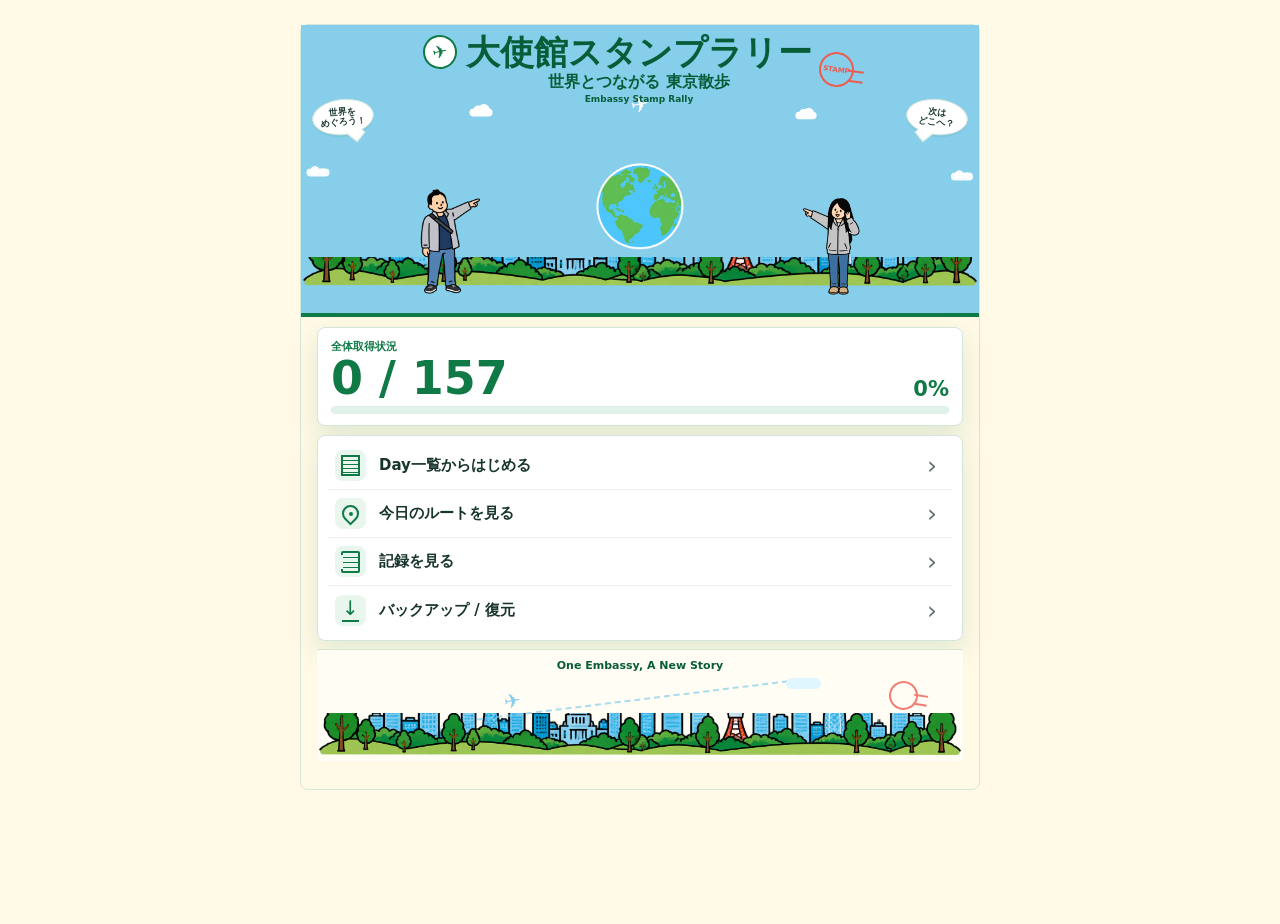
==== index.html @ a0a3ce35 "Add files via upload" ====
<!doctype html>
<html lang="ja">
  <head>
    <meta charset="utf-8">
    <meta name="viewport" content="width=device-width, initial-scale=1, viewport-fit=cover">
    <meta name="apple-mobile-web-app-capable" content="yes">
    <meta name="apple-mobile-web-app-status-bar-style" content="default">
    <title>大使館スタンプラリー</title>
    <link rel="stylesheet" href="css/style.css?v=0.7.2">
  </head>
  <body>
    <div class="app-shell">
      <header class="topbar">
        <nav class="header-nav" aria-label="画面履歴">
          <button class="icon-button" id="backButton" type="button" aria-label="前の画面へ戻る">←</button>
          <button class="icon-button" id="forwardButton" type="button" aria-label="次の画面へ進む">→</button>
          <button class="icon-button" id="homeButton" type="button" aria-label="ホームへ移動">⌂</button>
        </nav>
        <div class="topbar-title">
          <p class="eyebrow">世界とつながる 東京散歩</p>
          <h1 id="screenTitle">大使館スタンプラリー</h1>
        </div>
      </header>

      <main>
        <section class="screen active" id="homeScreen" aria-labelledby="homeHeading">
          <nav class="home-history-nav" id="homeHistoryNav" aria-label="画面履歴" hidden>
            <button class="home-history-button" id="homeBackButton" type="button" aria-label="前の画面へ戻る">←</button>
            <button class="home-history-button" id="homeForwardButton" type="button" aria-label="次の画面へ進む">→</button>
          </nav>
          <div class="hero-panel">
            <div class="cloud cloud-one" aria-hidden="true"></div>
            <div class="cloud cloud-two" aria-hidden="true"></div>
            <div class="cloud cloud-three" aria-hidden="true"></div>
            <div class="cloud cloud-four" aria-hidden="true"></div>
            <span class="hero-plane" aria-hidden="true">✈</span>

            <div class="hero-brand">
              <span class="brand-logo" aria-hidden="true">✈</span>
              <div>
                <h2 id="homeHeading">大使館スタンプラリー</h2>
                <p>世界とつながる 東京散歩</p>
                <small>Embassy Stamp Rally</small>
              </div>
              <span class="brand-stamp" aria-hidden="true">STAMP</span>
            </div>

            <div class="home-guide-scene" aria-hidden="true">
              <div class="guide-slot">
                <span class="bubble bubble-man">世界を<br>めぐろう！</span>
                <img class="guide-character guide-character-man" src="assets/guide-man-clean.png?v=0.7" alt="">
              </div>
              <img class="home-globe" src="assets/hero-globe.png?v=0.7" alt="">
              <div class="guide-slot">
                <span class="bubble bubble-woman">次は<br>どこへ？</span>
                <img class="guide-character guide-character-woman" src="assets/guide-woman-clean.png?v=0.7" alt="">
              </div>
            </div>
            <div class="home-skyline" aria-hidden="true"></div>
          </div>

          <section class="home-progress-card" aria-label="全体取得状況">
            <div>
              <p class="eyebrow">全体取得状況</p>
              <strong id="homeProgress">0 / 157</strong>
            </div>
            <p class="large-percent" id="homePercent">0%</p>
            <div class="progress-track" aria-hidden="true"><div id="homeProgressBar"></div></div>
          </section>

          <nav class="home-menu" aria-label="メインメニュー">
            <button class="nav-button" data-screen="days" type="button">
              <span class="nav-icon icon-days" aria-hidden="true"></span>
              <strong>Day一覧からはじめる</strong>
              <span class="nav-arrow" aria-hidden="true">›</span>
            </button>
            <button class="nav-button" data-screen="route" type="button">
              <span class="nav-icon icon-route" aria-hidden="true"></span>
              <strong>今日のルートを見る</strong>
              <span class="nav-arrow" aria-hidden="true">›</span>
            </button>
            <button class="nav-button" data-screen="review" type="button">
              <span class="nav-icon icon-record" aria-hidden="true"></span>
              <strong>記録を見る</strong>
              <span class="nav-arrow" aria-hidden="true">›</span>
            </button>
            <button class="nav-button" data-screen="settings" type="button">
              <span class="nav-icon icon-backup" aria-hidden="true"></span>
              <strong>バックアップ / 復元</strong>
              <span class="nav-arrow" aria-hidden="true">›</span>
            </button>
          </nav>

          <div class="home-visual-footer">
            <p class="home-footer-copy">One Embassy, A New Story</p>
            <span class="home-footer-cloud" aria-hidden="true"></span>
            <span class="home-footer-plane" aria-hidden="true">✈</span>
            <span class="home-footer-stamp" aria-hidden="true"></span>
            <img class="home-footer-skyline" src="assets/tokyo-skyline.png?v=0.7" alt="">
          </div>
        </section>

        <section class="screen" id="daysScreen" aria-labelledby="daysHeading">
          <header class="section-heading">
            <p class="eyebrow">Day1〜Day10</p>
            <h2 id="daysHeading">Day一覧</h2>
            <p>巡回するDayを選択してください。</p>
          </header>
          <div class="day-list" id="dayGrid"></div>
        </section>

        <section class="screen" id="dayScreen" aria-labelledby="dayHeading">
          <div class="day-summary">
            <div>
              <p class="eyebrow" id="dayEyebrow">Day 1</p>
              <h2 id="dayHeading">今日のルート</h2>
            </div>
            <strong id="dayProgress">0 / 13</strong>
          </div>
          <p class="start-goal" id="dayStartGoal">START 恵比寿駅 → GOAL 麻布十番駅</p>

          <div id="activeDayContent">
            <article class="next-panel" id="nextPanel">
              <h3 id="nextEmbassyName">未取得はありません</h3>
              <p id="nextAddress">おつかれさまでした。</p>
              <a class="map-button" id="mapButton" target="_blank" rel="noopener">地図を開く</a>
              <div class="up-next">
                <div><span>次</span><strong id="nextOne">-</strong></div>
                <div><span>その次</span><strong id="nextTwo">-</strong></div>
              </div>
            </article>
            <button class="complete-button" id="acquireButton" type="button">スタンプを取得した</button>
          </div>

          <section class="completion-panel" id="completionPanel" hidden>
            <p class="completion-kicker" id="completionTitle">Day 1 基本ルート完了</p>
            <strong class="completion-progress" id="completionProgress">13 / 13</strong>
            <p>すべての基本ルートスタンプを取得しました</p>
            <div class="completion-stats" id="completionStats"></div>
            <div class="completion-added" id="completionAdded"></div>
          </section>

          <div class="day-actions">
            <button class="route-button" data-screen="route" type="button">
              <span class="button-icon icon-route" aria-hidden="true"></span>
              今日のルート
            </button>
            <button class="fab-button" id="openLogSheet" type="button">
              <span class="button-icon icon-record" aria-hidden="true"></span>
              ＋記録
            </button>
          </div>

          <aside class="day-visual-footer" aria-label="案内役">
            <span class="day-footer-plane" aria-hidden="true">✈</span>
            <span class="day-footer-cloud day-footer-cloud-one" aria-hidden="true"></span>
            <span class="day-footer-cloud day-footer-cloud-two" aria-hidden="true"></span>
            <span class="day-footer-stamp" aria-hidden="true"></span>
            <div class="day-guide day-guide-man">
              <p class="day-footer-bubble" id="guideManComment">次の大使館へ行こう！</p>
              <img class="day-footer-character" src="assets/guide-man-clean.png?v=0.7" alt="男性の攻略ガイド">
            </div>
            <div class="day-guide day-guide-woman">
              <p class="day-footer-bubble" id="guideWomanComment">街歩きも楽しもう！</p>
              <img class="day-footer-character" src="assets/guide-woman-clean.png?v=0.7" alt="女性の街歩きガイド">
            </div>
            <img class="day-footer-skyline" src="assets/tokyo-skyline.png?v=0.7" alt="">
          </aside>
        </section>

        <section class="screen" id="routeScreen" aria-labelledby="routeHeading">
          <header class="route-heading">
            <div>
              <p class="eyebrow">巡回順・取得状態・NEXT指定</p>
              <h2 id="routeHeading">Day 1 今日のルート</h2>
            </div>
            <strong id="routeProgress">0 / 13</strong>
          </header>
          <div class="route-terminal route-start"><span>START</span><strong id="routeStart">恵比寿駅</strong></div>
          <section class="route-section" aria-labelledby="plannedRouteHeading">
            <h3 id="plannedRouteHeading">基本ルート</h3>
            <div id="routeList" class="route-list"></div>
          </section>
          <section class="route-section added-route-section" aria-labelledby="addedRouteHeading">
            <div class="route-section-heading">
              <div>
                <p class="eyebrow">＋ 当日追加</p>
                <h3 id="addedRouteHeading">当日追加</h3>
              </div>
              <button class="small-primary-button" data-screen="add" type="button">＋ 大使館を追加</button>
            </div>
            <div id="addedRouteList" class="route-list"></div>
          </section>
          <div class="route-terminal route-goal"><span>GOAL</span><strong id="routeGoal">麻布十番駅</strong></div>
        </section>

        <section class="screen" id="addScreen" aria-labelledby="addHeading">
          <header class="section-heading">
            <p class="eyebrow">157件から検索</p>
            <h2 id="addHeading">大使館を追加</h2>
            <p>国名または大使館名で検索してください。</p>
          </header>
          <label class="search-field">
            <span>検索</span>
            <input id="embassySearch" type="search" autocomplete="off" placeholder="例：ノルウェー">
          </label>
          <div class="search-results" id="embassySearchResults"></div>
        </section>

        <section class="screen" id="reviewScreen" aria-labelledby="reviewHeading">
          <header class="section-heading">
            <p class="eyebrow">街歩き日記</p>
            <h2 id="reviewHeading">記録一覧</h2>
            <p>記録日を選ぶと、その日のTimelineを確認できます。</p>
          </header>
          <div id="recordList" class="record-list"></div>
        </section>

        <section class="screen" id="recordScreen" aria-labelledby="recordHeading">
          <header class="section-heading">
            <p class="eyebrow" id="recordDayLabel">Day 1</p>
            <h2 id="recordHeading">日別記録</h2>
          </header>
          <div id="timeline" class="timeline"></div>
        </section>

        <section class="screen" id="settingsScreen" aria-labelledby="settingsHeading">
          <h2 id="settingsHeading">設定</h2>
          <label class="memo-field">
            <span>メモ</span>
            <textarea id="memoInput" rows="4" placeholder="次回の持ち物や気づき"></textarea>
          </label>
          <div class="settings-actions">
            <button id="exportButton" type="button">バックアップを書き出す</button>
            <label class="file-button">
              バックアップから復元
              <input id="importInput" type="file" accept="application/json">
            </label>
          </div>
          <p class="status-message" id="settingsMessage" role="status"></p>
        </section>
      </main>
    </div>

    <div class="sheet-backdrop" id="sheetBackdrop" hidden></div>
    <section class="bottom-sheet" id="logSheet" aria-labelledby="logSheetTitle" hidden>
      <div class="sheet-handle" aria-hidden="true"></div>
      <h2 id="logSheetTitle">＋記録</h2>
      <div class="category-grid" id="categoryGrid"></div>
      <textarea id="logText" rows="4" placeholder="街歩き中のメモ"></textarea>
      <div class="sheet-actions">
        <button id="closeLogSheet" type="button">閉じる</button>
        <button id="saveLog" class="primary-action" type="button">保存</button>
      </div>
    </section>

    <p class="toast-message" id="toastMessage" role="status" aria-live="polite" hidden></p>

    <script src="js/data.js?v=0.7"></script>
    <script src="js/day-meta.js?v=0.7"></script>
    <script src="js/guide-comments.js?v=0.7"></script>
    <script src="js/storage.js?v=0.7"></script>
    <script src="js/activity-model.js?v=0.7"></script>
    <script src="js/log-model.js?v=0.7"></script>
    <script src="js/backup.js?v=0.7"></script>
    <script src="js/app.js?v=0.7.2"></script>
  </body>
</html>
---- css/style.css ----
:root {
  color-scheme: light;
  --green: #0f7a46;
  --green-dark: #075d38;
  --green-light: #68c95b;
  --sky: #87ceeb;
  --sky-soft: #e8f7fd;
  --cream: #fff9e6;
  --white: #ffffff;
  --ink: #17342d;
  --muted: #61746f;
  --line: #d4e5dc;
  --blue: #2188c9;
  --yellow: #f5b51b;
  --coral: #ef5b4f;
  --shadow: 0 10px 26px rgba(15, 122, 70, 0.12);
}

* {
  box-sizing: border-box;
}

html {
  background: var(--cream);
}

body {
  margin: 0;
  min-height: 100vh;
  overflow-x: hidden;
  background: var(--cream);
  color: var(--ink);
  font-family: "Noto Sans JP", system-ui, -apple-system, BlinkMacSystemFont, "Segoe UI", sans-serif;
  letter-spacing: 0;
}

button,
textarea,
select {
  font: inherit;
}

button,
a,
summary {
  -webkit-tap-highlight-color: transparent;
}

button {
  cursor: pointer;
}

.app-shell {
  width: min(100%, 680px);
  min-height: 100vh;
  margin: 0 auto;
  padding: max(12px, env(safe-area-inset-top)) 16px max(28px, env(safe-area-inset-bottom));
  background: var(--cream);
}

.topbar {
  display: flex;
  align-items: center;
  gap: 12px;
  min-height: 70px;
  margin: calc(-1 * max(12px, env(safe-area-inset-top))) -16px 18px;
  padding: max(12px, env(safe-area-inset-top)) 16px 12px;
  background: var(--green);
  color: var(--white);
}

body[data-screen="home"] .topbar {
  display: none;
}

.topbar > div {
  min-width: 0;
}

.icon-button {
  flex: 0 0 auto;
  width: 48px;
  height: 48px;
  border: 1px solid rgba(255, 255, 255, 0.7);
  border-radius: 50%;
  background: var(--white);
  color: var(--green);
  font-size: 25px;
  font-weight: 800;
}

.eyebrow {
  margin: 0 0 3px;
  color: var(--green);
  font-size: 13px;
  font-weight: 800;
}

.topbar .eyebrow,
.topbar h1 {
  color: var(--white);
}

h1,
h2,
h3,
p {
  margin-top: 0;
}

h1 {
  margin-bottom: 0;
  overflow-wrap: anywhere;
  font-size: clamp(25px, 7vw, 34px);
  line-height: 1.08;
}

h2 {
  color: var(--ink);
}

.screen {
  display: none;
}

.screen.active {
  display: block;
}

.hero-panel {
  position: relative;
  height: 370px;
  margin: calc(-1 * max(12px, env(safe-area-inset-top))) -16px 14px;
  overflow: hidden;
  background: var(--sky);
  border-bottom: 4px solid var(--green);
}

.hero-brand {
  position: relative;
  z-index: 5;
  display: flex;
  align-items: center;
  justify-content: center;
  gap: 9px;
  padding: max(22px, env(safe-area-inset-top)) 12px 0;
  text-align: center;
}

.brand-globe {
  display: grid;
  flex: 0 0 auto;
  place-items: center;
  width: 46px;
  height: 46px;
  border: 4px solid var(--green);
  border-radius: 50%;
  background: rgba(255, 255, 255, 0.92);
  color: var(--green);
  font-size: 27px;
  font-weight: 900;
}

.hero-brand h2 {
  margin: 0;
  color: var(--green-dark);
  font-size: clamp(25px, 7vw, 42px);
  line-height: 1.05;
  white-space: nowrap;
}

.hero-brand p {
  margin: 3px 0 0;
  color: var(--green-dark);
  font-size: clamp(14px, 3.8vw, 19px);
  font-weight: 900;
}

.hero-brand small {
  display: block;
  margin-top: 1px;
  color: var(--green-dark);
  font-size: 11px;
  font-weight: 800;
}

.home-guide-scene {
  position: absolute;
  right: 0;
  bottom: 34px;
  left: 0;
  z-index: 4;
  display: grid;
  grid-template-columns: minmax(98px, 1fr) minmax(86px, 112px) minmax(92px, 1fr);
  align-items: end;
  gap: 0;
  height: 220px;
  padding: 0 8px;
}

.guide-slot {
  position: relative;
  display: grid;
  align-items: end;
  justify-items: center;
  min-width: 0;
  height: 100%;
}

.guide-character {
  display: block;
  max-width: 100%;
  object-fit: contain;
  object-position: center bottom;
}

.guide-character-man {
  width: 138px;
  height: 184px;
}

.guide-character-woman {
  width: 126px;
  height: 184px;
}

.home-globe {
  align-self: end;
  width: min(27vw, 108px);
  height: min(27vw, 108px);
  margin-bottom: 24px;
  object-fit: contain;
}

.bubble {
  position: absolute;
  top: 0;
  z-index: 2;
  display: grid;
  place-items: center;
  min-width: 72px;
  min-height: 48px;
  padding: 7px 10px;
  border-radius: 50%;
  background: var(--white);
  color: var(--ink);
  font-size: 12px;
  font-weight: 900;
  line-height: 1.15;
  text-align: center;
  box-shadow: 0 4px 12px rgba(7, 93, 56, 0.12);
}

.guide-slot:first-child .bubble {
  left: 3px;
  transform: rotate(-6deg);
}

.guide-slot:last-child .bubble {
  right: 3px;
  transform: rotate(6deg);
}

.cloud {
  position: absolute;
  z-index: 1;
  width: 48px;
  height: 17px;
  border-radius: 999px;
  background: var(--white);
}

.cloud::before,
.cloud::after {
  position: absolute;
  content: "";
  border-radius: 50%;
  background: var(--white);
}

.cloud::before {
  left: 8px;
  bottom: 3px;
  width: 20px;
  height: 20px;
}

.cloud::after {
  right: 6px;
  bottom: 2px;
  width: 24px;
  height: 24px;
}

.cloud-one {
  left: 18px;
  top: 116px;
}

.cloud-two {
  right: 18px;
  top: 130px;
  transform: scale(0.76);
}

.hero-plane {
  position: absolute;
  top: 111px;
  left: 50%;
  z-index: 2;
  color: var(--white);
  font-size: 29px;
  transform: translateX(-50%) rotate(-12deg);
}

.home-skyline {
  position: absolute;
  right: 0;
  bottom: 0;
  left: 0;
  z-index: 3;
  height: 76px;
  background: var(--green-light);
  clip-path: polygon(0 66%, 5% 55%, 9% 66%, 9% 45%, 13% 45%, 13% 66%, 18% 54%, 22% 66%, 26% 38%, 30% 66%, 36% 52%, 41% 66%, 46% 46%, 51% 66%, 56% 56%, 61% 66%, 66% 40%, 71% 66%, 76% 50%, 81% 66%, 86% 46%, 91% 66%, 95% 54%, 100% 62%, 100% 100%, 0 100%);
}

.home-progress-card {
  display: grid;
  grid-template-columns: 1fr auto;
  align-items: end;
  gap: 8px 16px;
  margin-bottom: 12px;
  padding: 16px;
  border: 1px solid var(--line);
  border-radius: 8px;
  background: var(--white);
  box-shadow: var(--shadow);
}

.home-progress-card strong {
  display: block;
  color: var(--green);
  font-size: clamp(38px, 11vw, 58px);
  line-height: 1;
}

.large-percent {
  margin: 0;
  color: var(--green);
  font-size: 25px;
  font-weight: 900;
}

.progress-track {
  grid-column: 1 / -1;
  height: 11px;
  overflow: hidden;
  border-radius: 999px;
  background: #dff1e8;
}

.progress-track div {
  height: 100%;
  border-radius: inherit;
  background: var(--green);
  transition: width 160ms ease;
}

.home-menu {
  display: grid;
  gap: 8px;
  padding: 10px;
  border: 1px solid var(--line);
  border-radius: 8px;
  background: var(--white);
  box-shadow: var(--shadow);
}

.nav-button {
  display: grid;
  grid-template-columns: 36px 1fr 20px;
  align-items: center;
  gap: 10px;
  min-height: 54px;
  padding: 8px 10px;
  border: 0;
  border-bottom: 1px solid #e8eee9;
  background: var(--white);
  color: var(--ink);
  text-align: left;
}

.nav-button:last-child {
  border-bottom: 0;
}

.nav-button strong {
  font-size: 16px;
}

.nav-icon {
  display: grid;
  place-items: center;
  width: 34px;
  height: 34px;
  border-radius: 8px;
  background: #e8f6ee;
  color: var(--green);
  font-size: 20px;
  font-weight: 900;
}

.nav-arrow,
.day-arrow {
  color: var(--muted);
  font-size: 25px;
  line-height: 1;
}

.home-footer-copy {
  margin: 18px 0 0;
  color: var(--green-dark);
  font-size: 12px;
  font-weight: 800;
  text-align: center;
}

.section-heading {
  margin-bottom: 14px;
}

.section-heading h2 {
  margin-bottom: 5px;
  font-size: 28px;
}

.section-heading > p:last-child {
  margin-bottom: 0;
  color: var(--muted);
}

.day-list {
  display: grid;
  gap: 9px;
}

.day-button {
  --day-color: var(--green);
  display: grid;
  grid-template-columns: 42px 1fr 20px;
  align-items: center;
  gap: 12px;
  width: 100%;
  min-height: 66px;
  padding: 10px 14px;
  border: 1px solid var(--line);
  border-radius: 8px;
  background: var(--white);
  color: var(--ink);
  text-align: left;
}

.day-button.current {
  border: 2px solid var(--day-color);
  background: #f5fbf8;
}

.day-number {
  display: grid;
  place-items: center;
  width: 40px;
  height: 40px;
  border-radius: 50%;
  background: var(--day-color);
  color: var(--white);
  font-size: 18px;
  font-weight: 900;
}

.day-copy {
  display: grid;
  gap: 2px;
}

.day-copy strong {
  font-size: 18px;
}

.day-copy span {
  color: var(--muted);
  font-size: 13px;
}

.day-tone-2,
.day-tone-6 {
  --day-color: #159bd3;
}

.day-tone-3,
.day-tone-10 {
  --day-color: var(--coral);
}

.day-tone-4 {
  --day-color: var(--yellow);
}

.day-tone-5 {
  --day-color: #8d5bd6;
}

.day-tone-7 {
  --day-color: #e765a8;
}

.day-tone-8 {
  --day-color: #b8794e;
}

.day-tone-9 {
  --day-color: #536dcc;
}

.day-summary,
.route-heading {
  display: flex;
  align-items: end;
  justify-content: space-between;
  gap: 12px;
  margin: 10px 0 12px;
}

.day-summary h2,
.route-heading h2 {
  margin-bottom: 0;
  font-size: clamp(23px, 7vw, 32px);
  line-height: 1.15;
}

.day-summary > strong,
.route-heading > strong {
  flex: 0 0 auto;
  color: var(--green);
  font-size: 24px;
}

.next-panel {
  padding: 20px 18px;
  border: 1px solid #c9dfd5;
  border-radius: 8px;
  background: var(--white);
  box-shadow: var(--shadow);
}

.next-panel.complete {
  background: #f1faf5;
}

.next-label {
  margin-bottom: 8px;
  color: var(--green);
  font-size: 15px;
  font-weight: 900;
}

.next-panel h3 {
  margin-bottom: 8px;
  overflow-wrap: anywhere;
  word-break: keep-all;
  color: var(--green-dark);
  font-size: clamp(34px, 10vw, 54px);
  line-height: 1.08;
}

.next-panel p {
  margin-bottom: 16px;
  overflow-wrap: anywhere;
  color: var(--muted);
  font-size: 15px;
  font-weight: 700;
}

.map-button,
.complete-button,
.fab-button,
.route-button,
.settings-actions button,
.file-button {
  display: flex;
  align-items: center;
  justify-content: center;
  min-height: 54px;
  border: 0;
  border-radius: 8px;
  font-weight: 900;
  text-decoration: none;
}

.map-button {
  background: var(--blue);
  color: var(--white);
  font-size: 19px;
}

.map-button[aria-disabled="true"] {
  pointer-events: none;
  opacity: 0.45;
}

.up-next {
  display: grid;
  gap: 8px;
  margin: 10px 0;
}

.up-next div {
  display: grid;
  grid-template-columns: 66px 1fr;
  align-items: center;
  min-height: 56px;
  padding: 10px 13px;
  border: 1px solid var(--line);
  border-radius: 8px;
  background: var(--white);
}

.up-next span {
  color: var(--muted);
  font-size: 13px;
  font-weight: 800;
}

.up-next strong {
  overflow-wrap: anywhere;
  font-size: 17px;
}

.complete-button,
.fab-button,
.settings-actions button {
  width: 100%;
  background: var(--green);
  color: var(--white);
}

.complete-button {
  min-height: 60px;
  font-size: 20px;
}

.complete-button:disabled {
  background: #a9b9b1;
}

.route-button {
  display: grid;
  grid-template-columns: 28px 1fr 20px;
  width: 100%;
  margin-top: 12px;
  padding: 0 14px;
  border: 1px solid var(--green);
  background: var(--white);
  color: var(--green);
  font-size: 17px;
}

.fab-button {
  position: static;
  min-height: 56px;
  margin: 10px 0 0;
  font-size: 18px;
}

.day-guide-note {
  display: flex;
  align-items: flex-end;
  justify-content: flex-end;
  min-height: 98px;
  margin-top: 8px;
  overflow: hidden;
}

.day-guide-note p {
  align-self: center;
  margin: 0 4px 12px 0;
  padding: 9px 12px;
  border: 1px solid var(--line);
  border-radius: 50%;
  background: var(--white);
  font-size: 12px;
  font-weight: 900;
  line-height: 1.25;
  text-align: center;
}

.day-guide-note .guide-character-woman {
  width: 84px;
  height: 110px;
}

.route-list {
  display: grid;
  gap: 10px;
}

.route-row {
  display: grid;
  gap: 11px;
  padding: 13px;
  border: 1px solid var(--line);
  border-radius: 8px;
  background: var(--white);
}

.route-row.current {
  border: 2px solid var(--green);
  background: #f5fbf8;
}

.route-order {
  display: inline-grid;
  place-items: center;
  width: 30px;
  height: 30px;
  margin-right: 7px;
  border-radius: 50%;
  background: var(--blue);
  color: var(--white);
  font-weight: 900;
}

.route-row strong {
  font-size: 16px;
}

.route-row p {
  margin: 6px 0 0 39px;
  color: var(--muted);
  font-size: 13px;
}

.route-row .route-address {
  overflow-wrap: anywhere;
  font-weight: 600;
}

.row-actions {
  display: grid;
  grid-template-columns: 1fr 1fr;
  gap: 8px;
}

.row-actions a,
.row-actions button,
.row-actions select,
.disabled-map {
  display: grid;
  place-items: center;
  min-height: 44px;
  padding: 7px 9px;
  border: 1px solid var(--line);
  border-radius: 8px;
  background: var(--white);
  color: var(--ink);
  font-size: 13px;
  font-weight: 800;
  text-align: center;
  text-decoration: none;
}

.row-actions a {
  border-color: var(--blue);
  color: var(--blue);
}

.row-actions select {
  grid-column: 1 / -1;
  width: 100%;
}

.disabled-map {
  color: var(--muted);
  opacity: 0.7;
}

.timeline {
  display: grid;
  gap: 10px;
  margin-top: 14px;
}

.timeline-item {
  display: grid;
  grid-template-columns: 58px 1fr;
  gap: 12px;
  padding: 13px;
  border: 1px solid var(--line);
  border-radius: 8px;
  background: var(--white);
}

.timeline-item time {
  color: var(--green);
  font-weight: 900;
}

.timeline-item p {
  margin: 4px 0 0;
  color: var(--muted);
}

.empty-state,
.status-message {
  color: var(--muted);
}

.memo-field {
  display: grid;
  gap: 8px;
  margin: 14px 0;
  font-weight: 800;
}

textarea {
  width: 100%;
  border: 1px solid var(--line);
  border-radius: 8px;
  background: var(--white);
  color: var(--ink);
  padding: 12px;
  resize: vertical;
}

.settings-actions {
  display: grid;
  gap: 10px;
}

.file-button {
  background: var(--white);
  color: var(--green);
  border: 1px solid var(--green);
  text-align: center;
}

.file-button input {
  position: absolute;
  inline-size: 1px;
  block-size: 1px;
  opacity: 0;
}

.sheet-backdrop {
  position: fixed;
  inset: 0;
  z-index: 20;
  background: rgba(23, 52, 45, 0.34);
}

.bottom-sheet {
  position: fixed;
  right: 0;
  bottom: 0;
  left: 0;
  z-index: 21;
  width: min(100%, 680px);
  margin: 0 auto;
  padding: 10px 16px max(18px, env(safe-area-inset-bottom));
  border-radius: 8px 8px 0 0;
  background: var(--white);
  box-shadow: 0 -16px 40px rgba(23, 52, 45, 0.2);
}

.sheet-handle {
  width: 44px;
  height: 5px;
  margin: 0 auto 14px;
  border-radius: 999px;
  background: var(--line);
}

.category-grid {
  display: grid;
  grid-template-columns: repeat(5, 1fr);
  gap: 8px;
  margin-bottom: 10px;
}

.category-grid button {
  min-height: 44px;
  border: 1px solid var(--line);
  border-radius: 8px;
  background: var(--white);
}

.category-grid button.selected {
  border-color: var(--green);
  background: #e8f6ee;
  color: var(--green-dark);
  font-weight: 900;
}

.sheet-actions {
  display: grid;
  grid-template-columns: 1fr 1fr;
  gap: 10px;
  margin-top: 10px;
}

.sheet-actions button {
  min-height: 52px;
  border: 1px solid var(--line);
  border-radius: 8px;
  background: var(--white);
}

.sheet-actions button.primary-action {
  border-color: var(--green);
  background: var(--green);
  color: var(--white);
}

.toast-message {
  position: fixed;
  right: 16px;
  bottom: max(18px, env(safe-area-inset-bottom));
  left: 16px;
  z-index: 30;
  width: min(calc(100% - 32px), 420px);
  margin: 0 auto;
  padding: 12px 16px;
  border-radius: 8px;
  background: var(--ink);
  color: var(--white);
  box-shadow: var(--shadow);
  font-weight: 800;
  text-align: center;
}

.toast-message[hidden] {
  display: none;
}

@media (min-width: 720px) {
  .app-shell {
    min-height: auto;
    margin-top: 24px;
    margin-bottom: 24px;
    border: 1px solid var(--line);
    border-radius: 8px;
  }

  .hero-panel {
    height: 420px;
    margin-top: -12px;
  }

  .home-guide-scene {
    height: 270px;
  }

  .guide-character-man,
  .guide-character-woman {
    height: 230px;
  }

  .home-globe {
    width: 138px;
    height: 138px;
  }

  .route-row {
    grid-template-columns: 1fr 330px;
    align-items: center;
  }

  .row-actions {
    grid-template-columns: repeat(3, 1fr);
  }

  .row-actions select {
    grid-column: auto;
  }
}

@media (max-width: 390px) {
  .hero-panel {
    height: 350px;
  }

  .hero-brand {
    gap: 6px;
    padding-right: 7px;
    padding-left: 7px;
  }

  .brand-globe {
    width: 40px;
    height: 40px;
    font-size: 23px;
  }

  .hero-brand h2 {
    font-size: 24px;
  }

  .home-guide-scene {
    grid-template-columns: minmax(84px, 1fr) 86px minmax(80px, 1fr);
    height: 205px;
    padding: 0 3px;
  }

  .guide-character-man {
    height: 170px;
  }

  .guide-character-woman {
    height: 166px;
  }

  .home-globe {
    width: 86px;
    height: 86px;
    margin-bottom: 24px;
  }

  .bubble {
    min-width: 64px;
    min-height: 43px;
    padding: 6px 8px;
    font-size: 11px;
  }

  .cloud-one {
    top: 105px;
  }

  .cloud-two {
    top: 117px;
  }

  .hero-plane {
    top: 99px;
  }

  .category-grid {
    grid-template-columns: repeat(3, 1fr);
  }
}

@media (max-width: 340px) {
  .hero-panel {
    height: 332px;
  }

  .hero-brand h2 {
    font-size: 21px;
  }

  .hero-brand p {
    font-size: 12px;
  }

  .hero-brand small,
  .bubble {
    display: none;
  }

  .home-guide-scene {
    grid-template-columns: 1fr 76px 1fr;
    height: 192px;
  }

  .home-globe {
    width: 76px;
    height: 76px;
  }
}

/* v0.6.1 Responsive & Visual Polish */

body {
  font-weight: 500;
}

.topbar {
  min-height: 62px;
  margin-bottom: 12px;
  padding-bottom: 9px;
}

.topbar .eyebrow {
  font-size: 12px;
  font-weight: 700;
}

.topbar h1 {
  font-size: clamp(24px, 6.7vw, 31px);
  font-weight: 800;
}

.icon-button {
  width: 44px;
  height: 44px;
}

.hero-panel {
  height: 252px;
  margin-bottom: 10px;
}

.hero-brand {
  display: grid;
  grid-template-columns: 34px minmax(0, auto) 38px;
  gap: 7px;
  padding: max(10px, env(safe-area-inset-top)) 10px 0;
}

.brand-globe {
  width: 34px;
  height: 34px;
  border: 0;
  background: transparent;
  object-fit: contain;
}

.hero-brand h2 {
  font-size: clamp(23px, 6.5vw, 34px);
  font-weight: 850;
}

.hero-brand p {
  margin-top: 1px;
  font-size: clamp(12px, 3.3vw, 16px);
  font-weight: 750;
}

.hero-brand small {
  font-size: 9px;
  font-weight: 650;
}

.brand-stamp {
  position: relative;
  display: grid;
  place-items: center;
  width: 35px;
  height: 35px;
  border: 2px solid var(--coral);
  border-radius: 50%;
  color: var(--coral);
  font-size: 7px;
  font-weight: 900;
  transform: rotate(8deg);
}

.brand-stamp::after {
  position: absolute;
  right: -12px;
  bottom: 5px;
  width: 15px;
  height: 8px;
  content: "";
  border-top: 2px solid var(--coral);
  border-bottom: 2px solid var(--coral);
}

.home-guide-scene {
  bottom: 24px;
  grid-template-columns: minmax(82px, 1fr) minmax(58px, 76px) minmax(78px, 1fr);
  height: 150px;
  padding: 0 8px;
}

.guide-character-man {
  width: 98px;
  height: 114px;
}

.guide-character-woman {
  width: 92px;
  height: 112px;
}

.home-globe {
  width: min(20vw, 76px);
  height: min(20vw, 76px);
  margin-bottom: 17px;
}

.bubble {
  top: 1px;
  min-width: 58px;
  min-height: 35px;
  padding: 5px 7px;
  font-size: 9px;
  font-weight: 800;
}

.cloud-one {
  left: 12px;
  top: 68px;
  transform: scale(0.72);
}

.cloud-two {
  right: 11px;
  top: 78px;
  transform: scale(0.56);
}

.hero-plane {
  top: 67px;
  font-size: 22px;
}

.home-skyline {
  height: 56px;
  background: url("../assets/tokyo-skyline.png?v=0.6.3-layout") center bottom / cover no-repeat;
  clip-path: none;
}

.home-progress-card {
  gap: 5px 12px;
  margin-bottom: 9px;
  padding: 11px 13px;
}

.home-progress-card .eyebrow {
  margin-bottom: 1px;
  font-size: 11px;
}

.home-progress-card strong {
  font-size: clamp(34px, 9vw, 46px);
  font-weight: 800;
}

.large-percent {
  font-size: 21px;
  font-weight: 800;
}

.progress-track {
  height: 8px;
}

.home-menu {
  gap: 0;
  padding: 6px 10px;
}

.nav-button {
  grid-template-columns: 34px 1fr 18px;
  min-height: 48px;
  padding: 6px 7px;
}

.nav-button strong {
  font-size: 15px;
  font-weight: 700;
}

.nav-icon {
  position: relative;
  width: 31px;
  height: 31px;
  color: var(--green);
}

.icon-days::before {
  width: 15px;
  height: 17px;
  border: 2px solid currentColor;
  background: repeating-linear-gradient(to bottom, transparent 0 3px, currentColor 3px 4px);
  content: "";
}

.icon-route::before {
  width: 13px;
  height: 13px;
  border: 2px solid currentColor;
  border-radius: 50% 50% 50% 0;
  content: "";
  transform: rotate(-45deg);
}

.icon-route::after {
  position: absolute;
  width: 4px;
  height: 4px;
  border-radius: 50%;
  background: currentColor;
  content: "";
}

.icon-record::before {
  width: 15px;
  height: 18px;
  border: 2px solid currentColor;
  border-radius: 2px;
  background: repeating-linear-gradient(to bottom, transparent 0 4px, currentColor 4px 5px);
  content: "";
}

.icon-record::after {
  position: absolute;
  left: 6px;
  width: 2px;
  height: 14px;
  background: #e8f6ee;
  content: "";
}

.icon-backup::before {
  padding-bottom: 2px;
  border-bottom: 2px solid currentColor;
  content: "↓";
  font-size: 20px;
  font-weight: 500;
  line-height: 1;
}

.home-footer-copy {
  margin-top: 12px;
  font-size: 11px;
  font-weight: 700;
}

.section-heading {
  margin-bottom: 9px;
}

.section-heading .eyebrow {
  margin-bottom: 1px;
}

.section-heading h2 {
  margin-bottom: 2px;
  font-size: 24px;
}

.section-heading > p:last-child {
  font-size: 14px;
}

.day-list {
  gap: 7px;
}

.day-button {
  grid-template-columns: 38px 1fr 18px;
  gap: 10px;
  min-height: 58px;
  padding: 7px 12px;
}

.day-number {
  width: 36px;
  height: 36px;
  font-size: 16px;
}

.day-copy strong {
  font-size: 17px;
  font-weight: 750;
}

.day-copy span {
  font-size: 12px;
}

.day-summary,
.route-heading {
  margin: 6px 0 8px;
}

.day-summary .eyebrow,
.route-heading .eyebrow {
  margin-bottom: 1px;
  font-size: 11px;
}

.day-summary h2,
.route-heading h2 {
  font-size: clamp(21px, 6vw, 27px);
  font-weight: 780;
}

.day-summary > strong,
.route-heading > strong {
  font-size: 21px;
  font-weight: 800;
}

.next-panel {
  padding: 13px 14px 10px;
}

.next-label {
  margin-bottom: 3px;
  font-size: 11px;
  font-weight: 800;
}

.next-panel h3 {
  margin-bottom: 4px;
  font-size: clamp(24px, 7.4vw, 30px);
  font-weight: 800;
  line-height: 1.08;
}

.next-panel p {
  margin-bottom: 9px;
  font-size: clamp(13px, 3.7vw, 15px);
  font-weight: 500;
  line-height: 1.35;
}

.map-button {
  min-height: 46px;
  font-size: 16px;
  font-weight: 750;
}

.map-button::before {
  width: 11px;
  height: 11px;
  margin-right: 8px;
  border: 2px solid currentColor;
  border-radius: 50% 50% 50% 0;
  content: "";
  transform: rotate(-45deg);
}

.up-next {
  gap: 0;
  margin: 8px 0 0;
  padding-top: 3px;
  border-top: 1px solid var(--line);
}

.up-next div {
  grid-template-columns: 53px 1fr;
  min-height: 31px;
  padding: 4px 2px;
  border: 0;
  border-bottom: 1px solid #eaf0ec;
  border-radius: 0;
  background: transparent;
}

.up-next div:last-child {
  border-bottom: 0;
}

.up-next span {
  font-size: 11px;
  font-weight: 650;
}

.up-next strong {
  font-size: 14px;
  font-weight: 700;
}

.complete-button {
  min-height: 50px;
  margin-top: 8px;
  font-size: 17px;
  font-weight: 800;
}

.day-actions {
  display: grid;
  grid-template-columns: 1fr 1fr;
  gap: 8px;
  margin-top: 8px;
}

.route-button,
.fab-button {
  display: flex;
  gap: 7px;
  min-height: 46px;
  margin: 0;
  padding: 0 8px;
  font-size: 14px;
  font-weight: 750;
}

.route-button {
  border: 1px solid var(--green);
}

.fab-button {
  position: static;
  border: 1px solid var(--green);
}

.button-icon {
  position: relative;
  display: grid;
  place-items: center;
  width: 22px;
  height: 22px;
}

.day-guide-note {
  position: relative;
  display: block;
  min-height: 0;
  height: 0;
  margin: 0;
  overflow: visible;
  pointer-events: none;
}

.day-guide-note p {
  position: absolute;
  top: 8px;
  right: 48px;
  width: 90px;
  margin: 0;
  padding: 6px 8px;
  font-size: 9px;
  font-weight: 700;
}

.day-guide-note .guide-character-woman {
  position: absolute;
  top: 2px;
  right: -2px;
  width: 48px;
  height: 66px;
}

.route-list {
  gap: 8px;
}

.route-row {
  gap: 8px;
  padding: 10px;
}

.route-order {
  width: 27px;
  height: 27px;
  margin-right: 6px;
  font-size: 14px;
}

.route-row strong {
  font-size: 15px;
  font-weight: 750;
}

.route-row p {
  margin: 3px 0 0 34px;
  font-size: 12px;
  font-weight: 450;
}

.row-actions {
  gap: 6px;
}

.row-actions a,
.row-actions button,
.row-actions select,
.disabled-map {
  min-height: 44px;
  padding: 6px 7px;
  font-size: 12px;
  font-weight: 700;
}

.route-map-link::before {
  margin-right: 5px;
  content: "●";
  font-size: 9px;
}

.route-next-button::before {
  margin-right: 5px;
  color: var(--green);
  content: "◆";
  font-size: 8px;
}

.timeline-item {
  padding: 11px;
}

@media (min-width: 720px) {
  .hero-panel {
    height: 292px;
  }

  .home-guide-scene {
    height: 180px;
  }

  .guide-character-man,
  .guide-character-woman {
    height: 144px;
  }

  .home-globe {
    width: 94px;
    height: 94px;
  }
}

@media (max-width: 430px) {
  .hero-panel {
    height: 242px;
  }

  .home-guide-scene {
    height: 142px;
  }

  .guide-character-man {
    height: 108px;
  }

  .guide-character-woman {
    height: 106px;
  }

  .home-globe {
    width: 68px;
    height: 68px;
  }
}

@media (max-width: 350px) {
  .hero-panel {
    height: 224px;
  }

  .hero-brand {
    grid-template-columns: 30px minmax(0, 1fr);
    gap: 5px;
  }

  .brand-globe {
    width: 30px;
    height: 30px;
  }

  .brand-stamp,
  .hero-brand small,
  .bubble {
    display: none;
  }

  .hero-brand h2 {
    font-size: 21px;
  }

  .hero-brand p {
    font-size: 11px;
  }

  .home-guide-scene {
    grid-template-columns: 1fr 58px 1fr;
    height: 132px;
  }

  .guide-character-man,
  .guide-character-woman {
    height: 98px;
  }

  .home-globe {
    width: 58px;
    height: 58px;
    margin-bottom: 14px;
  }

  .cloud-one,
  .cloud-two {
    top: 58px;
  }

  .hero-plane {
    top: 57px;
  }

  .next-panel h3 {
    font-size: 24px;
  }

  .day-actions {
    gap: 6px;
  }

  .route-button,
  .fab-button {
    font-size: 13px;
  }

  .day-guide-note p {
    display: none;
  }
}

/* v0.6.2 Final Visual Polish */
.hero-brand {
  grid-template-columns: 36px minmax(0, auto) 38px;
}

.brand-logo {
  display: grid;
  width: 34px;
  height: 34px;
  place-items: center;
  align-self: start;
  border: 2px solid var(--green);
  border-radius: 50%;
  background: var(--white);
  color: var(--green);
  font-size: 18px;
  line-height: 1;
  transform: rotate(-12deg);
}

.home-guide-scene {
  grid-template-columns: minmax(78px, 1fr) clamp(88px, 25vw, 108px) minmax(78px, 1fr);
}

.home-guide-scene .guide-character-man {
  transform: scaleX(-1);
}

.home-globe {
  width: clamp(88px, 25vw, 108px);
  height: clamp(88px, 25vw, 108px);
  margin-bottom: 8px;
}

.bubble {
  top: 0;
  display: grid;
  min-width: 62px;
  min-height: 36px;
  place-items: center;
  border: 1px solid #cfe2da;
  box-shadow: 0 2px 0 rgba(15, 122, 70, 0.08);
  line-height: 1.15;
}

.bubble::after {
  position: absolute;
  bottom: -7px;
  width: 12px;
  height: 12px;
  content: "";
  border-right: 1px solid #cfe2da;
  border-bottom: 1px solid #cfe2da;
  background: var(--white);
  transform: rotate(45deg);
}

.bubble-man::after {
  right: 12px;
}

.bubble-woman::after {
  left: 12px;
}

.cloud-three,
.cloud-four {
  position: absolute;
  z-index: 1;
  width: 48px;
  height: 17px;
  border-radius: 999px;
  background: rgba(255, 255, 255, 0.92);
}

.cloud-three::before,
.cloud-three::after,
.cloud-four::before,
.cloud-four::after {
  position: absolute;
  bottom: 4px;
  content: "";
  border-radius: 50%;
  background: inherit;
}

.cloud-three::before,
.cloud-four::before {
  left: 9px;
  width: 18px;
  height: 18px;
}

.cloud-three::after,
.cloud-four::after {
  right: 7px;
  width: 13px;
  height: 13px;
}

.cloud-one {
  left: 23%;
  top: 79px;
  transform: scale(0.48);
}

.cloud-two {
  right: 22%;
  top: 82px;
  transform: scale(0.44);
}

.cloud-three {
  left: -7px;
  top: 139px;
  transform: scale(0.48);
}

.cloud-four {
  right: -7px;
  top: 143px;
  transform: scale(0.46);
}

.home-visual-footer {
  position: relative;
  flex: 1 1 112px;
  min-height: 112px;
  height: 112px;
  margin-top: 8px;
  overflow: hidden;
  border-top: 1px solid rgba(15, 122, 70, 0.18);
  background: #fffdf4;
}

#homeScreen.active {
  display: flex;
  min-height: calc(100svh - 40px);
  flex-direction: column;
}

.home-visual-footer .home-footer-copy {
  position: relative;
  z-index: 2;
  margin: 9px 0 0;
}

.home-visual-footer::before {
  position: absolute;
  z-index: 1;
  top: 52%;
  left: 23%;
  width: 50%;
  content: "";
  border-top: 2px dashed rgba(135, 206, 235, 0.7);
  transform: rotate(-7deg);
}

.home-footer-skyline {
  position: absolute;
  right: 0;
  bottom: 0;
  left: 0;
  width: 100%;
  height: 68px;
  object-fit: cover;
  object-position: center bottom;
}

.home-footer-plane {
  position: absolute;
  z-index: 2;
  top: 43%;
  left: 29%;
  color: var(--sky);
  font-size: 20px;
  transform: rotate(-10deg);
}

.home-footer-cloud {
  position: absolute;
  z-index: 1;
  top: 32%;
  right: 22%;
  width: 35px;
  height: 11px;
  border-radius: 999px;
  background: #dff5ff;
}

.home-footer-stamp {
  position: absolute;
  z-index: 2;
  top: 39%;
  right: 7%;
  width: 29px;
  height: 29px;
  border: 2px solid var(--coral);
  border-radius: 50%;
  opacity: 0.78;
  transform: rotate(9deg);
}

.home-footer-stamp::after {
  position: absolute;
  right: -12px;
  bottom: 5px;
  width: 14px;
  height: 7px;
  content: "";
  border-top: 2px solid var(--coral);
  border-bottom: 2px solid var(--coral);
}

.next-panel h3 {
  margin-top: 0;
}

.complete-button {
  background: var(--green);
}

.day-visual-footer {
  position: relative;
  height: clamp(120px, 31vw, 148px);
  margin-top: 8px;
  overflow: hidden;
  border-top: 1px solid rgba(15, 122, 70, 0.18);
  pointer-events: none;
}

.day-footer-skyline {
  position: absolute;
  right: 0;
  bottom: 0;
  left: 0;
  width: 100%;
  height: 55px;
  object-fit: cover;
  object-position: center bottom;
  opacity: 0.92;
}

.day-footer-character {
  position: absolute;
  z-index: 2;
  bottom: 25px;
  width: auto;
  height: clamp(76px, 21vw, 94px);
  object-fit: contain;
}

.day-footer-man {
  left: 5%;
  transform: scaleX(-1);
}

.day-footer-woman {
  right: 5%;
}

.day-footer-bubble {
  position: absolute;
  z-index: 3;
  top: 12px;
  left: 50%;
  min-width: 102px;
  margin: 0;
  padding: 8px 12px;
  border: 1px solid #cfe2da;
  border-radius: 999px;
  background: var(--white);
  color: var(--ink);
  font-size: 12px;
  font-weight: 800;
  text-align: center;
  transform: translateX(-50%);
}

.day-footer-bubble::before,
.day-footer-bubble::after {
  position: absolute;
  bottom: -7px;
  width: 11px;
  height: 11px;
  content: "";
  border-right: 1px solid #cfe2da;
  border-bottom: 1px solid #cfe2da;
  background: var(--white);
  transform: rotate(45deg);
}

.day-footer-bubble::before {
  left: 18px;
}

.day-footer-bubble::after {
  right: 18px;
}

@media (max-width: 430px) {
  .home-globe {
    width: clamp(88px, 25vw, 102px);
    height: clamp(88px, 25vw, 102px);
  }
}

@media (max-width: 350px) {
  .hero-brand {
    grid-template-columns: 30px minmax(0, 1fr);
  }

  .brand-logo {
    width: 30px;
    height: 30px;
    font-size: 16px;
  }

  .bubble {
    display: grid;
    min-width: 52px;
    min-height: 32px;
    padding: 4px 5px;
    font-size: 8px;
  }

  .home-guide-scene {
    grid-template-columns: minmax(70px, 1fr) 82px minmax(70px, 1fr);
  }

  .home-globe {
    width: 82px;
    height: 82px;
    margin-bottom: 8px;
  }

  .cloud-one {
    left: 21%;
  }

  .cloud-two {
    right: 20%;
  }

  .home-visual-footer {
    height: 100px;
  }

  .day-footer-bubble {
    min-width: 90px;
    padding: 7px 9px;
    font-size: 10px;
  }
}

/* v0.6.3 Final Layout Tuning */
.home-guide-scene .guide-character-man {
  width: 104px;
  height: 122px;
  transform: scaleX(-1) translateY(10px);
}

.home-guide-scene .guide-character-woman {
  width: 92px;
  height: 106px;
  transform: translateY(10px);
}

.home-guide-scene .bubble {
  top: -10px;
}

.home-globe {
  transform: translateY(-20px);
}

.home-footer-skyline {
  bottom: -20px;
}

.home-visual-footer::before {
  top: 45%;
}

.home-footer-plane {
  top: 35%;
}

.home-footer-cloud {
  top: 25%;
}

.home-footer-stamp {
  top: 28%;
}

#dayScreen.active {
  display: flex;
  min-height: calc(100svh - 81px);
  flex-direction: column;
}

.day-visual-footer {
  flex: 1 1 230px;
  min-height: 230px;
  height: auto;
  margin-top: 8px;
}

.day-visual-footer::before {
  position: absolute;
  z-index: 1;
  top: 27%;
  left: 20%;
  width: 54%;
  content: "";
  border-top: 2px dashed rgba(135, 206, 235, 0.82);
  transform: rotate(-4deg);
}

.day-footer-character {
  bottom: 27px;
}

.day-footer-man {
  left: 5%;
  height: clamp(101px, 27.5vw, 126px);
  transform: scaleX(-1);
}

.day-footer-woman {
  right: 5%;
  height: clamp(88px, 24vw, 110px);
}

.day-footer-bubble {
  top: clamp(54px, 22%, 82px);
}

.day-footer-skyline {
  height: 78px;
}

.day-footer-plane {
  position: absolute;
  z-index: 2;
  top: 17%;
  left: 23%;
  color: var(--sky);
  font-size: 25px;
  transform: rotate(-9deg);
}

.day-footer-cloud {
  position: absolute;
  z-index: 1;
  width: 38px;
  height: 12px;
  border-radius: 999px;
  background: #dff5ff;
}

.day-footer-cloud-one {
  top: 18%;
  left: 4%;
}

.day-footer-cloud-two {
  top: 19%;
  right: 19%;
}

.day-footer-stamp {
  position: absolute;
  z-index: 2;
  top: 15%;
  right: 4%;
  width: 34px;
  height: 34px;
  border: 2px solid var(--coral);
  border-radius: 50%;
  opacity: 0.78;
  transform: rotate(9deg);
}

.day-footer-stamp::after {
  position: absolute;
  right: -13px;
  bottom: 6px;
  width: 16px;
  height: 8px;
  content: "";
  border-top: 2px solid var(--coral);
  border-bottom: 2px solid var(--coral);
}

@media (max-width: 350px) {
  .home-guide-scene .guide-character-man {
    width: 92px;
    height: 103px;
  }

  .home-guide-scene .guide-character-woman {
    width: 82px;
    height: 90px;
  }

  .home-globe {
    transform: translateY(-20px);
  }

  .day-footer-man {
    height: 101px;
  }

  .day-footer-woman {
    height: 88px;
  }
}

/* v0.7 Actual Day Activity */
.header-nav {
  display: flex;
  flex: 0 0 auto;
  gap: 6px;
}

.header-nav .icon-button {
  width: 44px;
  height: 44px;
  font-size: 22px;
}

.icon-button:disabled,
.home-history-button:disabled {
  cursor: default;
  opacity: 0.38;
}

.topbar-title {
  min-width: 0;
}

.topbar-title h1 {
  font-size: clamp(21px, 6vw, 30px);
}

.home-history-nav {
  position: absolute;
  top: max(10px, env(safe-area-inset-top));
  left: 10px;
  z-index: 10;
  display: flex;
  gap: 6px;
}

.home-history-nav[hidden] {
  display: none;
}

.home-history-button {
  width: 44px;
  height: 44px;
  border: 1px solid rgba(15, 122, 70, 0.34);
  border-radius: 50%;
  background: rgba(255, 255, 255, 0.92);
  color: var(--green);
  font-size: 21px;
  font-weight: 900;
  box-shadow: 0 4px 12px rgba(7, 93, 56, 0.12);
}

.start-goal {
  margin: -5px 0 10px;
  padding: 8px 10px;
  border: 1px solid var(--line);
  border-radius: 8px;
  background: rgba(255, 255, 255, 0.72);
  color: var(--green-dark);
  font-size: 13px;
  font-weight: 800;
  text-align: center;
}

.completion-panel {
  padding: 17px;
  border: 1px solid var(--line);
  border-radius: 8px;
  background: var(--white);
  box-shadow: var(--shadow);
}

.completion-panel[hidden] {
  display: none;
}

.completion-kicker {
  margin-bottom: 3px;
  color: var(--green);
  font-size: 19px;
  font-weight: 900;
}

.completion-progress {
  display: block;
  margin-bottom: 4px;
  color: var(--green-dark);
  font-size: clamp(38px, 12vw, 55px);
  line-height: 1;
}

.completion-stats {
  display: grid;
  grid-template-columns: repeat(3, 1fr);
  gap: 6px;
  margin-top: 13px;
}

.completion-stats span {
  display: grid;
  place-items: center;
  min-height: 52px;
  padding: 7px;
  border-radius: 8px;
  background: #edf8f2;
  color: var(--green-dark);
  font-size: 12px;
  font-weight: 900;
  text-align: center;
}

.completion-added {
  display: grid;
  gap: 8px;
  margin-top: 14px;
  padding-top: 13px;
  border-top: 1px solid var(--line);
}

.completion-added h3 {
  margin: 0;
  font-size: 17px;
}

.completion-added-item {
  display: flex;
  align-items: center;
  justify-content: space-between;
  gap: 8px;
  padding: 10px;
  border: 1px solid var(--line);
  border-radius: 8px;
  background: #fbfefd;
}

.completion-added-item div {
  display: grid;
  gap: 3px;
}

.completion-added-item span {
  color: var(--muted);
  font-size: 12px;
}

.completion-added-item .next-badge {
  flex: 0 0 auto;
  padding: 5px 7px;
  border-radius: 999px;
  background: var(--sky-soft);
  color: var(--blue);
  font-weight: 900;
}

.completion-added-actions {
  display: grid;
  grid-template-columns: 1fr 1fr;
  gap: 8px;
}

.completion-added-actions > * {
  display: grid;
  place-items: center;
  min-height: 48px;
  padding: 8px;
  border: 1px solid var(--line);
  border-radius: 8px;
  background: var(--white);
  color: var(--ink);
  font-weight: 800;
  text-align: center;
  text-decoration: none;
}

.completion-added-actions a {
  border-color: var(--blue);
  color: var(--blue);
}

.completion-added-actions .completion-acquire-button {
  grid-column: 1 / -1;
  border-color: var(--green);
  background: var(--green);
  color: var(--white);
}

.route-terminal {
  display: grid;
  grid-template-columns: 72px 1fr;
  align-items: center;
  min-height: 54px;
  padding: 10px 13px;
  border: 1px solid var(--line);
  border-radius: 8px;
  background: var(--white);
}

.route-terminal span {
  color: var(--green);
  font-size: 12px;
  font-weight: 900;
}

.route-terminal strong {
  font-size: 16px;
}

.route-start {
  margin-bottom: 10px;
}

.route-goal {
  margin-top: 10px;
}

.route-section {
  display: grid;
  gap: 9px;
  padding: 12px 0;
}

.route-section > h3,
.route-section-heading h3 {
  margin: 0;
  font-size: 18px;
}

.added-route-section {
  margin-top: 5px;
  border-top: 2px solid var(--line);
}

.route-section-heading {
  display: flex;
  align-items: center;
  justify-content: space-between;
  gap: 10px;
}

.small-primary-button {
  min-height: 44px;
  padding: 8px 12px;
  border: 1px solid var(--green);
  border-radius: 8px;
  background: var(--green);
  color: var(--white);
  font-weight: 800;
}

.route-original-day {
  color: var(--green) !important;
  font-weight: 800 !important;
}

.row-actions .remove-route-button {
  grid-column: 1 / -1;
  border-color: #dca6a2;
  color: #9b3029;
}

.route-empty {
  padding: 13px;
  border: 1px dashed var(--line);
  border-radius: 8px;
  text-align: center;
}

.search-field {
  display: grid;
  gap: 6px;
  margin-bottom: 14px;
  color: var(--green-dark);
  font-weight: 900;
}

.search-field input {
  width: 100%;
  min-height: 50px;
  padding: 10px 12px;
  border: 1px solid var(--line);
  border-radius: 8px;
  background: var(--white);
  color: var(--ink);
  font: inherit;
}

.search-results,
.record-list {
  display: grid;
  gap: 10px;
}

.search-result {
  display: grid;
  grid-template-columns: 1fr auto;
  align-items: center;
  gap: 10px;
  padding: 13px;
  border: 1px solid var(--line);
  border-radius: 8px;
  background: var(--white);
}

.search-result strong {
  display: block;
  overflow-wrap: anywhere;
}

.search-result p {
  margin: 4px 0 0;
  color: var(--muted);
  font-size: 13px;
}

.search-result button {
  min-width: 72px;
  min-height: 44px;
  border: 1px solid var(--green);
  border-radius: 8px;
  background: var(--green);
  color: var(--white);
  font-weight: 800;
}

.search-result button:disabled {
  border-color: var(--line);
  background: #eef3f0;
  color: var(--muted);
}

.record-date-card {
  display: grid;
  grid-template-columns: 1fr 24px;
  align-items: center;
  min-height: 92px;
  padding: 14px;
  border: 1px solid var(--line);
  border-radius: 8px;
  background: var(--white);
  color: var(--ink);
  text-align: left;
}

.record-date-card > span:first-child {
  display: grid;
  gap: 4px;
}

.record-date-card strong {
  font-size: 18px;
}

.record-date-card span span {
  color: var(--muted);
  font-size: 13px;
  font-weight: 700;
}

.record-arrow {
  color: var(--green);
  font-size: 28px;
  font-weight: 900;
}

.timeline-actions {
  display: flex;
  gap: 8px;
  margin-top: 9px;
}

.timeline-actions button {
  min-width: 64px;
  min-height: 40px;
  border: 1px solid var(--line);
  border-radius: 8px;
  background: var(--white);
  color: var(--green-dark);
  font-weight: 800;
}

.timeline-actions button:last-child {
  color: #9b3029;
}

#homeScreen.active,
#dayScreen.active {
  display: block;
  min-height: 0;
}

.home-visual-footer {
  flex: none;
}

.day-visual-footer {
  position: relative;
  flex: none;
  width: 100%;
  min-height: 0;
  height: clamp(184px, 51vw, 218px);
  margin-top: 12px;
  overflow: hidden;
}

.day-guide {
  position: absolute;
  z-index: 3;
  bottom: 25px;
  width: 42%;
  height: calc(100% - 12px);
}

.day-guide-man {
  left: 1%;
}

.day-guide-woman {
  right: 1%;
}

.day-guide .day-footer-character {
  position: absolute;
  bottom: 0;
  width: auto;
  object-fit: contain;
}

.day-guide-man .day-footer-character {
  left: 4%;
  height: clamp(104px, 29vw, 128px);
  transform: scaleX(-1);
}

.day-guide-woman .day-footer-character {
  right: 4%;
  height: clamp(96px, 26.5vw, 118px);
}

.day-guide .day-footer-bubble {
  position: absolute;
  top: 3px;
  left: 50%;
  width: min(135px, 96%);
  min-width: 0;
  min-height: 49px;
  padding: 7px 9px;
  border-radius: 18px;
  font-size: 11px;
  line-height: 1.25;
  transform: translateX(-50%);
}

.day-guide .day-footer-bubble::before,
.day-guide .day-footer-bubble::after {
  display: none;
}

.day-guide-man .day-footer-bubble::after,
.day-guide-woman .day-footer-bubble::after {
  position: absolute;
  bottom: -7px;
  display: block;
  width: 11px;
  height: 11px;
  content: "";
  border-right: 1px solid #cfe2da;
  border-bottom: 1px solid #cfe2da;
  background: var(--white);
  transform: rotate(45deg);
}

.day-guide-man .day-footer-bubble::after {
  left: 25%;
}

.day-guide-woman .day-footer-bubble::after {
  right: 25%;
}

.day-footer-skyline {
  height: 72px;
}

.day-visual-footer::before {
  top: 40%;
}

.day-footer-plane {
  top: 31%;
}

.day-footer-cloud-one,
.day-footer-cloud-two,
.day-footer-stamp {
  top: 29%;
}

@media (display-mode: standalone) {
  .app-shell {
    min-height: 100dvh;
    padding-bottom: max(18px, env(safe-area-inset-bottom));
  }

  .day-visual-footer {
    height: clamp(184px, 48vw, 210px);
  }
}

@media (max-width: 430px) {
  .topbar {
    gap: 8px;
    padding-right: 10px;
    padding-left: 10px;
  }

  .completion-stats {
    grid-template-columns: 1fr;
  }
}

@media (max-width: 350px) {
  .header-nav {
    gap: 3px;
  }

  .header-nav .icon-button {
    width: 42px;
    height: 42px;
  }

  .topbar-title .eyebrow {
    font-size: 10px;
  }

  .topbar-title h1 {
    font-size: 20px;
  }

  .day-guide .day-footer-bubble {
    font-size: 10px;
  }
}

/* v0.7.1 iPhone standalone hotfix */
.home-history-nav {
  position: relative;
  top: auto;
  left: auto;
  z-index: 10;
  display: grid;
  grid-template-columns: 44px 44px;
  gap: 12px;
  width: max-content;
  height: 44px;
  margin: max(10px, env(safe-area-inset-top)) 12px 6px;
}

.home-history-button {
  display: grid;
  place-items: center;
  width: 44px;
  min-width: 44px;
  height: 44px;
  min-height: 44px;
  margin: 0;
  padding: 0;
}

.home-history-nav:not([hidden]) ~ .hero-brand {
  padding-top: 0;
}

.completion-panel {
  padding: 14px;
}

.completion-kicker {
  margin-bottom: 5px;
  font-size: 17px;
}

.completion-progress {
  margin-bottom: 3px;
  font-size: clamp(32px, 9vw, 42px);
}

.completion-panel > p:not(.completion-kicker) {
  margin-bottom: 0;
  font-size: 13px;
  line-height: 1.35;
}

.completion-stats {
  grid-template-columns: repeat(3, minmax(0, 1fr));
  gap: 1px;
  margin-top: 10px;
  overflow: hidden;
  border: 1px solid var(--line);
  border-radius: 8px;
  background: var(--line);
}

.completion-stats span {
  min-width: 0;
  min-height: 42px;
  padding: 6px 4px;
  border-radius: 0;
  background: #edf8f2;
  font-size: 11px;
  line-height: 1.25;
}

.completion-added {
  gap: 6px;
  margin-top: 10px;
  padding-top: 10px;
}

.completion-added h3 {
  font-size: 15px;
}

.completion-added-item {
  min-height: 54px;
  padding: 8px 10px;
}

.day-actions {
  margin-bottom: 0;
}

#dayScreen.active {
  display: block;
  min-height: 0;
}

.day-visual-footer {
  position: relative;
  display: grid;
  flex: none;
  grid-template-columns: minmax(0, 1fr) minmax(0, 1fr);
  grid-template-rows: auto auto;
  gap: 8px 10px;
  width: 100%;
  min-height: 0;
  height: auto;
  margin-top: 20px;
  padding: 10px 6px 0;
  overflow: hidden;
  border-top: 1px solid rgba(15, 122, 70, 0.18);
}

.day-guide,
.day-guide-man,
.day-guide-woman {
  position: static;
  display: grid;
  grid-template-rows: minmax(54px, auto) auto;
  align-items: end;
  justify-items: center;
  width: auto;
  height: auto;
}

.day-guide .day-footer-bubble {
  position: relative;
  top: auto;
  left: auto;
  align-self: start;
  width: min(138px, 100%);
  min-height: 48px;
  margin: 0;
  transform: none;
}

.day-guide .day-footer-character,
.day-guide-man .day-footer-character,
.day-guide-woman .day-footer-character {
  position: static;
  right: auto;
  bottom: auto;
  left: auto;
  display: block;
  width: auto;
  margin: 2px auto 0;
  object-fit: contain;
}

.day-guide-man .day-footer-character {
  height: clamp(104px, 29vw, 126px);
  transform: scaleX(-1);
}

.day-guide-woman .day-footer-character {
  height: clamp(96px, 26.5vw, 116px);
}

.day-footer-skyline {
  position: static;
  grid-column: 1 / -1;
  width: 100%;
  height: 60px;
  margin-top: 0;
  object-fit: cover;
  object-position: center bottom;
}

.day-visual-footer::before,
.day-footer-plane,
.day-footer-cloud-one,
.day-footer-cloud-two,
.day-footer-stamp {
  display: none;
}

@media (display-mode: standalone) {
  #dayScreen.active {
    min-height: 0;
  }

  .day-visual-footer {
    min-height: 0;
    height: auto;
    padding-bottom: max(0px, env(safe-area-inset-bottom));
  }
}

@media (max-width: 350px) {
  .home-history-nav {
    gap: 10px;
  }

  .completion-stats span {
    min-height: 40px;
    padding: 5px 2px;
    font-size: 10px;
  }

  .day-visual-footer {
    gap: 7px 6px;
    margin-top: 16px;
    padding-right: 3px;
    padding-left: 3px;
  }
}
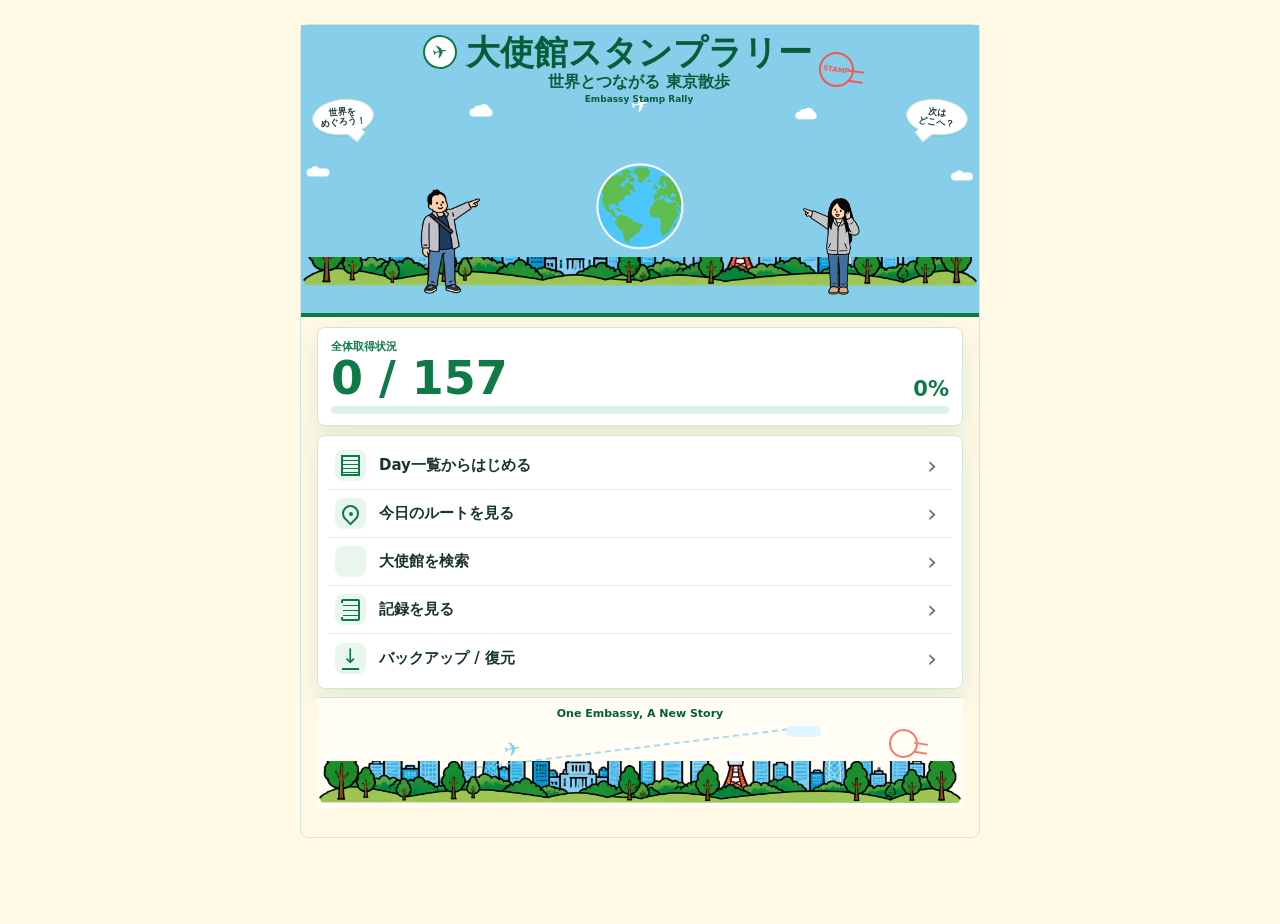
==== commit 5f98a53e: "Add files via upload" ====
--- a/index.html
+++ b/index.html
@@ -6,7 +6,7 @@
     <meta name="apple-mobile-web-app-capable" content="yes">
     <meta name="apple-mobile-web-app-status-bar-style" content="default">
     <title>大使館スタンプラリー</title>
-    <link rel="stylesheet" href="css/style.css?v=0.7.2">
+    <link rel="stylesheet" href="css/style.css?v=0.7.3">
   </head>
   <body>
     <div class="app-shell">
@@ -79,6 +79,11 @@
               <strong>今日のルートを見る</strong>
               <span class="nav-arrow" aria-hidden="true">›</span>
             </button>
+            <button class="nav-button" data-screen="search" type="button">
+              <span class="nav-icon icon-search" aria-hidden="true"></span>
+              <strong>大使館を検索</strong>
+              <span class="nav-arrow" aria-hidden="true">›</span>
+            </button>
             <button class="nav-button" data-screen="review" type="button">
               <span class="nav-icon icon-record" aria-hidden="true"></span>
               <strong>記録を見る</strong>
@@ -176,6 +181,7 @@
             </div>
             <strong id="routeProgress">0 / 13</strong>
           </header>
+          <button class="route-day-button" id="returnToDayButton" type="button">Day 1へ戻る</button>
           <div class="route-terminal route-start"><span>START</span><strong id="routeStart">恵比寿駅</strong></div>
           <section class="route-section" aria-labelledby="plannedRouteHeading">
             <h3 id="plannedRouteHeading">基本ルート</h3>
@@ -192,6 +198,19 @@
             <div id="addedRouteList" class="route-list"></div>
           </section>
           <div class="route-terminal route-goal"><span>GOAL</span><strong id="routeGoal">麻布十番駅</strong></div>
+        </section>
+
+        <section class="screen" id="searchScreen" aria-labelledby="searchHeading">
+          <header class="section-heading">
+            <p class="eyebrow">正式157件から検索</p>
+            <h2 id="searchHeading">大使館を検索</h2>
+            <p>国名または大使館名で検索してください。</p>
+          </header>
+          <label class="search-field">
+            <span>検索</span>
+            <input id="homeEmbassySearch" type="search" autocomplete="off" placeholder="例：ノルウェー">
+          </label>
+          <div class="search-results lookup-results" id="homeEmbassySearchResults"></div>
         </section>
 
         <section class="screen" id="addScreen" aria-labelledby="addHeading">
@@ -263,6 +282,6 @@
     <script src="js/activity-model.js?v=0.7"></script>
     <script src="js/log-model.js?v=0.7"></script>
     <script src="js/backup.js?v=0.7"></script>
-    <script src="js/app.js?v=0.7.2"></script>
+    <script src="js/app.js?v=0.7.3"></script>
   </body>
 </html>
--- a/css/style.css
+++ b/css/style.css
@@ -2773,16 +2773,16 @@
 
 /* v0.7.1 iPhone standalone hotfix */
 .home-history-nav {
-  position: relative;
-  top: auto;
-  left: auto;
+  position: static;
   z-index: 10;
   display: grid;
   grid-template-columns: 44px 44px;
   gap: 12px;
-  width: max-content;
-  height: 44px;
-  margin: max(10px, env(safe-area-inset-top)) 12px 6px;
+  width: calc(100% + 32px);
+  min-height: 44px;
+  margin: calc(-1 * max(12px, env(safe-area-inset-top))) -16px 0;
+  padding: max(10px, env(safe-area-inset-top)) 16px 8px;
+  background: var(--cream);
 }
 
 .home-history-button {
@@ -2796,8 +2796,8 @@
   padding: 0;
 }
 
-.home-history-nav:not([hidden]) ~ .hero-brand {
-  padding-top: 0;
+.home-history-nav:not([hidden]) + .hero-panel {
+  margin-top: 0;
 }
 
 .completion-panel {
@@ -2906,7 +2906,8 @@
 .day-guide .day-footer-character,
 .day-guide-man .day-footer-character,
 .day-guide-woman .day-footer-character {
-  position: static;
+  position: relative;
+  z-index: 2;
   right: auto;
   bottom: auto;
   left: auto;
@@ -2926,11 +2927,12 @@
 }
 
 .day-footer-skyline {
-  position: static;
+  position: relative;
+  z-index: 1;
   grid-column: 1 / -1;
   width: 100%;
   height: 60px;
-  margin-top: 0;
+  margin-top: -18px;
   object-fit: cover;
   object-position: center bottom;
 }
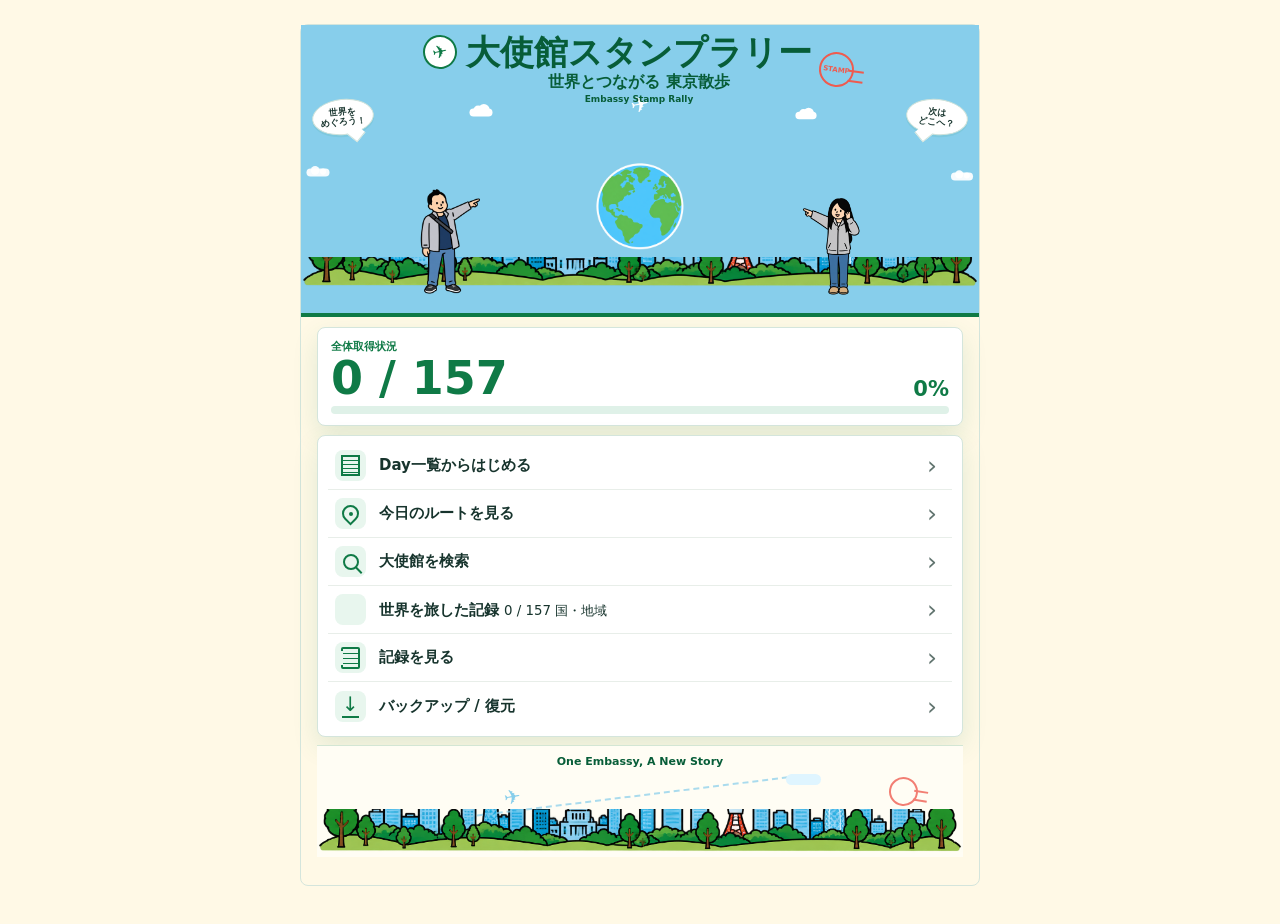
==== commit b14fdec1: "Add files via upload" ====
--- a/index.html
+++ b/index.html
@@ -6,7 +6,7 @@
     <meta name="apple-mobile-web-app-capable" content="yes">
     <meta name="apple-mobile-web-app-status-bar-style" content="default">
     <title>大使館スタンプラリー</title>
-    <link rel="stylesheet" href="css/style.css?v=0.7.3">
+    <link rel="stylesheet" href="css/style.css?v=0.8">
   </head>
   <body>
     <div class="app-shell">
@@ -84,6 +84,14 @@
               <strong>大使館を検索</strong>
               <span class="nav-arrow" aria-hidden="true">›</span>
             </button>
+            <button class="nav-button world-map-entry" data-screen="world-map" type="button">
+              <span class="nav-icon icon-world" aria-hidden="true"></span>
+              <span class="nav-copy">
+                <strong>世界を旅した記録</strong>
+                <small id="homeWorldMapProgress">0 / 157 国・地域</small>
+              </span>
+              <span class="nav-arrow" aria-hidden="true">›</span>
+            </button>
             <button class="nav-button" data-screen="review" type="button">
               <span class="nav-icon icon-record" aria-hidden="true"></span>
               <strong>記録を見る</strong>
@@ -103,6 +111,66 @@
             <span class="home-footer-stamp" aria-hidden="true"></span>
             <img class="home-footer-skyline" src="assets/tokyo-skyline.png?v=0.7" alt="">
           </div>
+        </section>
+
+        <section class="screen world-map-screen" id="world-mapScreen" aria-labelledby="worldMapHeading">
+          <header class="section-heading world-map-heading">
+            <p class="eyebrow">スタンプを集めると、世界が色づいていく</p>
+            <h2 id="worldMapHeading">世界を旅した記録</h2>
+          </header>
+
+          <nav class="world-region-tabs" aria-label="地図の地域切替">
+            <button class="world-region-tab active" data-world-region="world" type="button" aria-pressed="true">世界</button>
+            <button class="world-region-tab" data-world-region="europe" type="button" aria-pressed="false">欧州</button>
+            <button class="world-region-tab" data-world-region="asia" type="button" aria-pressed="false">アジア</button>
+            <button class="world-region-tab" data-world-region="africa" type="button" aria-pressed="false">アフリカ</button>
+            <button class="world-region-tab" data-world-region="americas" type="button" aria-pressed="false">北米・中南米</button>
+            <button class="world-region-tab" data-world-region="oceania" type="button" aria-pressed="false">オセアニア</button>
+          </nav>
+
+          <section class="world-map-summary" aria-live="polite">
+            <div>
+              <p class="world-map-kicker" id="worldMapKicker">WORLD</p>
+              <h3 id="worldMapRegionName">世界</h3>
+            </div>
+            <div class="world-map-count">
+              <span>取得済みの国・地域</span>
+              <strong id="worldMapCount">0 / 157</strong>
+            </div>
+          </section>
+
+          <section class="world-map-panel" aria-labelledby="worldMapPanelTitle">
+            <div class="world-map-panel-heading">
+              <div>
+                <p class="eyebrow" id="worldMapPanelKicker">WORLD MAP</p>
+                <h3 id="worldMapPanelTitle">世界</h3>
+              </div>
+              <p id="worldMapStatus" role="status">地図を読み込んでいます</p>
+            </div>
+            <div class="world-map-stage">
+              <svg id="worldMapSvg" viewBox="0 0 760 430" role="img" aria-labelledby="worldMapSvgTitle worldMapSvgDescription">
+                <title id="worldMapSvgTitle">世界の取得状況</title>
+                <desc id="worldMapSvgDescription">取得済みの国・地域を地域別の色で表示します。</desc>
+                <g id="worldMapCountryLayer"></g>
+                <g id="worldMapMarkerLayer"></g>
+              </svg>
+              <p class="world-map-loading" id="worldMapLoading">地図を読み込んでいます</p>
+            </div>
+            <div class="world-map-legend" id="worldMapLegend" aria-label="地域と取得状態の凡例"></div>
+          </section>
+
+          <section class="world-map-visited" aria-labelledby="worldMapVisitedHeading">
+            <div class="world-map-visited-heading">
+              <h3 id="worldMapVisitedHeading">取得済みの国・地域</h3>
+              <span id="worldMapVisitedCount">0件</span>
+            </div>
+            <div class="world-map-country-list" id="worldMapCountryList"></div>
+          </section>
+
+          <footer class="world-map-credit">
+            <span>Made with Natural Earth</span>
+            <span>D3 v7.9.0</span>
+          </footer>
         </section>
 
         <section class="screen" id="daysScreen" aria-labelledby="daysHeading">
@@ -282,6 +350,7 @@
     <script src="js/activity-model.js?v=0.7"></script>
     <script src="js/log-model.js?v=0.7"></script>
     <script src="js/backup.js?v=0.7"></script>
-    <script src="js/app.js?v=0.7.3"></script>
+    <script src="js/world-map.js?v=0.8"></script>
+    <script src="js/app.js?v=0.8"></script>
   </body>
 </html>
--- a/css/style.css
+++ b/css/style.css
@@ -410,6 +410,26 @@
   font-weight: 900;
 }
 
+.icon-search::before {
+  width: 12px;
+  height: 12px;
+  content: "";
+  border: 2px solid currentColor;
+  border-radius: 50%;
+}
+
+.icon-search::after {
+  position: absolute;
+  width: 9px;
+  content: "";
+  border-top: 2px solid currentColor;
+  transform: translate(8px, 8px) rotate(45deg);
+}
+
+.icon-search {
+  position: relative;
+}
+
 .nav-arrow,
 .day-arrow {
   color: var(--muted);
@@ -2439,6 +2459,19 @@
   margin-bottom: 10px;
 }
 
+.route-day-button {
+  width: 100%;
+  min-height: 48px;
+  margin-bottom: 10px;
+  padding: 9px 13px;
+  border: 1px solid var(--green);
+  border-radius: 8px;
+  background: #edf8f2;
+  color: var(--green-dark);
+  font: inherit;
+  font-weight: 900;
+}
+
 .route-goal {
   margin-top: 10px;
 }
@@ -2556,6 +2589,44 @@
   border-color: var(--line);
   background: #eef3f0;
   color: var(--muted);
+}
+
+.embassy-lookup-result {
+  display: grid;
+  grid-template-columns: minmax(0, 1fr) 20px;
+  align-items: center;
+  gap: 10px;
+  width: 100%;
+  min-height: 68px;
+  padding: 12px 14px;
+  border: 1px solid var(--line);
+  border-radius: 8px;
+  background: var(--white);
+  color: var(--ink);
+  text-align: left;
+}
+
+.embassy-lookup-result > span:first-child {
+  display: grid;
+  gap: 4px;
+  min-width: 0;
+}
+
+.embassy-lookup-result strong {
+  overflow-wrap: anywhere;
+  font-size: 16px;
+}
+
+.embassy-lookup-result strong + span {
+  color: var(--muted);
+  font-size: 13px;
+  font-weight: 700;
+}
+
+.route-row.route-search-target {
+  border-color: var(--blue);
+  outline: 3px solid rgba(135, 206, 235, 0.4);
+  background: #f1fbff;
 }
 
 .record-date-card {
@@ -2919,11 +2990,12 @@
 
 .day-guide-man .day-footer-character {
   height: clamp(104px, 29vw, 126px);
-  transform: scaleX(-1);
+  transform: translateY(6px) scaleX(-1);
 }
 
 .day-guide-woman .day-footer-character {
   height: clamp(96px, 26.5vw, 116px);
+  transform: translateY(6px);
 }
 
 .day-footer-skyline {
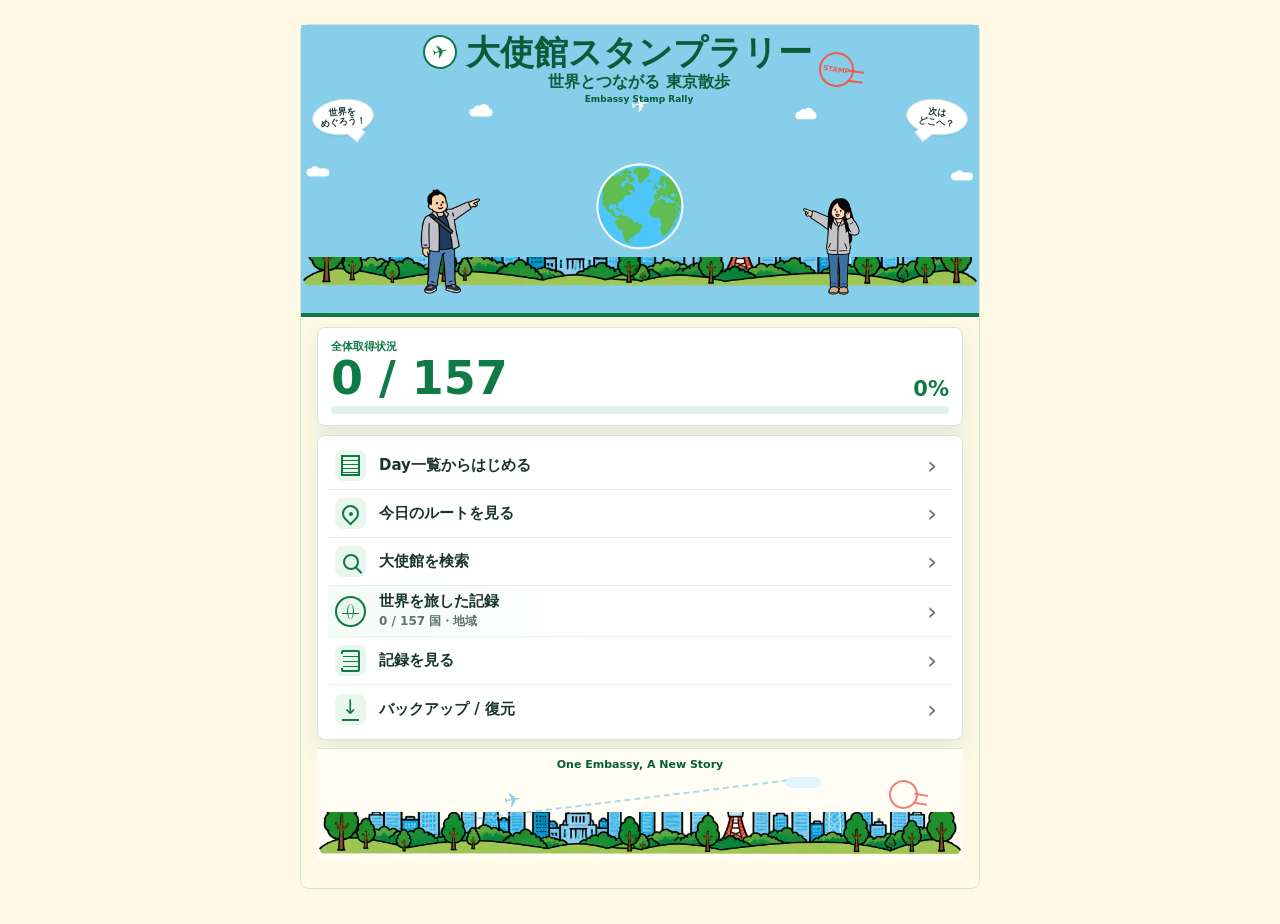
==== commit 4e5e38a5: "Add files via upload" ====
--- a/index.html
+++ b/index.html
@@ -348,9 +348,9 @@
     <script src="js/guide-comments.js?v=0.7"></script>
     <script src="js/storage.js?v=0.7"></script>
     <script src="js/activity-model.js?v=0.7"></script>
-    <script src="js/log-model.js?v=0.7"></script>
+    <script src="js/log-model.js?v=0.8-walk-log-hotfix"></script>
     <script src="js/backup.js?v=0.7"></script>
     <script src="js/world-map.js?v=0.8"></script>
-    <script src="js/app.js?v=0.8"></script>
+    <script src="js/app.js?v=0.8-walk-log-hotfix"></script>
   </body>
 </html>
--- a/css/style.css
+++ b/css/style.css
@@ -3047,3 +3047,364 @@
     padding-left: 3px;
   }
 }
+
+/* v0.8 World Map */
+.nav-copy {
+  display: grid;
+  gap: 2px;
+  min-width: 0;
+}
+
+.nav-copy small {
+  color: var(--muted);
+  font-size: 12px;
+  font-weight: 800;
+}
+
+.world-map-entry {
+  background: linear-gradient(90deg, #f4fbf7, var(--white) 42%);
+}
+
+.icon-world {
+  position: relative;
+  border: 2px solid currentColor;
+  border-radius: 50%;
+  background: #e8f6ee;
+}
+
+.icon-world::before,
+.icon-world::after {
+  position: absolute;
+  inset: 6px 10px;
+  border: 1.5px solid currentColor;
+  border-block: 0;
+  border-radius: 50%;
+  content: "";
+}
+
+.icon-world::after {
+  inset: 15px 5px auto;
+  height: 0;
+  border: 0;
+  border-top: 1.5px solid currentColor;
+  border-radius: 0;
+}
+
+.world-map-screen {
+  --map-europe: #347fd1;
+  --map-asia: #df7b2d;
+  --map-africa: #c99618;
+  --map-americas: #d85d70;
+  --map-oceania: #7c63c7;
+  --map-land: #e6eee9;
+}
+
+.world-map-heading {
+  margin-bottom: 10px;
+}
+
+.world-region-tabs {
+  display: flex;
+  gap: 8px;
+  margin: 0 -16px 14px;
+  padding: 2px 16px 8px;
+  overflow-x: auto;
+  scroll-snap-type: x proximity;
+  scrollbar-width: none;
+}
+
+.world-region-tabs::-webkit-scrollbar {
+  display: none;
+}
+
+.world-region-tab {
+  --region-accent: var(--green);
+  display: inline-flex;
+  flex: 0 0 auto;
+  align-items: center;
+  gap: 7px;
+  min-height: 44px;
+  padding: 0 15px;
+  border: 1px solid var(--line);
+  border-radius: 22px;
+  background: var(--white);
+  color: var(--muted);
+  font-size: 14px;
+  font-weight: 900;
+  scroll-snap-align: start;
+}
+
+.world-region-tab::before {
+  width: 8px;
+  height: 8px;
+  border-radius: 50%;
+  background: var(--region-accent);
+  content: "";
+}
+
+.world-region-tab[data-world-region="europe"] { --region-accent: var(--map-europe); }
+.world-region-tab[data-world-region="asia"] { --region-accent: var(--map-asia); }
+.world-region-tab[data-world-region="africa"] { --region-accent: var(--map-africa); }
+.world-region-tab[data-world-region="americas"] { --region-accent: var(--map-americas); }
+.world-region-tab[data-world-region="oceania"] { --region-accent: var(--map-oceania); }
+
+.world-region-tab.active {
+  border-color: var(--region-accent);
+  box-shadow: inset 0 -3px var(--region-accent);
+  color: var(--ink);
+}
+
+.world-map-summary {
+  display: grid;
+  grid-template-columns: minmax(0, 1fr) auto;
+  align-items: center;
+  gap: 16px;
+  margin-bottom: 14px;
+  padding: 15px 16px;
+  border: 1px solid var(--line);
+  border-radius: 8px;
+  background: var(--white);
+  box-shadow: var(--shadow);
+}
+
+.world-map-kicker,
+.world-map-summary h3,
+.world-map-count span,
+.world-map-count strong {
+  margin: 0;
+}
+
+.world-map-kicker {
+  color: var(--green);
+  font-size: 11px;
+  font-weight: 900;
+}
+
+.world-map-summary h3 {
+  margin-top: 2px;
+  font-size: 23px;
+}
+
+.world-map-count {
+  display: grid;
+  gap: 3px;
+  text-align: right;
+}
+
+.world-map-count span {
+  color: var(--muted);
+  font-size: 11px;
+  font-weight: 800;
+}
+
+.world-map-count strong {
+  color: var(--green);
+  font-size: clamp(25px, 8vw, 38px);
+  line-height: 1;
+}
+
+.world-map-panel,
+.world-map-visited {
+  margin-bottom: 14px;
+  border: 1px solid var(--line);
+  border-radius: 8px;
+  background: var(--white);
+  box-shadow: var(--shadow);
+}
+
+.world-map-panel-heading,
+.world-map-visited-heading {
+  display: flex;
+  align-items: center;
+  justify-content: space-between;
+  gap: 12px;
+  padding: 13px 15px 11px;
+}
+
+.world-map-panel-heading h3,
+.world-map-panel-heading p,
+.world-map-visited-heading h3,
+.world-map-visited-heading span {
+  margin: 0;
+}
+
+.world-map-panel-heading h3 {
+  font-size: 20px;
+}
+
+#worldMapStatus,
+.world-map-visited-heading span {
+  color: var(--muted);
+  font-size: 12px;
+  font-weight: 800;
+}
+
+.world-map-stage {
+  position: relative;
+  width: 100%;
+  aspect-ratio: 760 / 430;
+  overflow: hidden;
+  border-block: 1px solid rgba(15, 122, 70, 0.13);
+  background: #c9ecf8;
+}
+
+#worldMapSvg {
+  display: block;
+  width: 100%;
+  height: 100%;
+}
+
+.world-map-sphere {
+  fill: #c9ecf8;
+  stroke: rgba(15, 122, 70, 0.32);
+  stroke-width: 1;
+}
+
+.world-map-graticule {
+  fill: none;
+  stroke: rgba(255, 255, 255, 0.52);
+  stroke-width: 0.6;
+}
+
+.world-map-country {
+  vector-effect: non-scaling-stroke;
+  stroke: rgba(255, 255, 255, 0.96);
+  stroke-width: 0.8;
+}
+
+.world-map-country.acquired {
+  stroke-width: 1.15;
+}
+
+.world-map-country.non-target {
+  stroke: rgba(196, 216, 206, 0.72);
+}
+
+.world-map-marker-outline {
+  fill: var(--green-dark);
+  opacity: 0.72;
+}
+
+.world-map-marker-dot {
+  stroke-width: 2;
+  vector-effect: non-scaling-stroke;
+}
+
+.world-map-marker.pending .world-map-marker-outline {
+  fill: #6d887e;
+  opacity: 0.62;
+}
+
+.world-map-loading {
+  position: absolute;
+  inset: 0;
+  display: grid;
+  margin: 0;
+  place-items: center;
+  background: rgba(201, 236, 248, 0.82);
+  color: var(--green-dark);
+  font-size: 13px;
+  font-weight: 900;
+}
+
+.world-map-loading[hidden] {
+  display: none;
+}
+
+.world-map-legend {
+  display: flex;
+  flex-wrap: wrap;
+  gap: 10px 14px;
+  padding: 11px 15px 13px;
+  color: var(--muted);
+  font-size: 11px;
+  font-weight: 800;
+}
+
+.world-map-legend span {
+  display: inline-flex;
+  align-items: center;
+  gap: 6px;
+}
+
+.world-map-legend i {
+  width: 14px;
+  height: 14px;
+  border: 1px solid rgba(23, 52, 45, 0.16);
+  border-radius: 3px;
+}
+
+.world-map-legend .marker-key {
+  width: 12px;
+  height: 12px;
+  border: 2px solid var(--white);
+  border-radius: 50%;
+  outline: 1px solid var(--green-dark);
+  background: var(--green);
+}
+
+.world-map-visited-heading {
+  border-bottom: 1px solid var(--line);
+}
+
+.world-map-visited-heading h3 {
+  font-size: 17px;
+}
+
+.world-map-country-list {
+  display: flex;
+  flex-wrap: wrap;
+  gap: 8px;
+  padding: 13px 15px 15px;
+}
+
+.world-map-country-chip {
+  padding: 7px 9px;
+  border: 1px solid var(--chip-color);
+  border-radius: 8px;
+  background: color-mix(in srgb, var(--chip-color) 11%, white);
+  color: var(--ink);
+  font-size: 12px;
+  font-weight: 900;
+}
+
+.world-map-empty {
+  width: 100%;
+  margin: 3px 0;
+  color: var(--muted);
+  font-size: 13px;
+  font-weight: 700;
+}
+
+.world-map-credit {
+  display: flex;
+  justify-content: center;
+  gap: 8px 18px;
+  flex-wrap: wrap;
+  padding: 2px 10px 8px;
+  color: var(--muted);
+  font-size: 10px;
+  font-weight: 700;
+}
+
+@media (max-width: 350px) {
+  .world-map-summary {
+    gap: 9px;
+    padding-inline: 12px;
+  }
+
+  .world-map-count span {
+    max-width: 92px;
+  }
+
+  .world-map-panel-heading,
+  .world-map-visited-heading {
+    padding-inline: 12px;
+  }
+}
+
+@media (prefers-reduced-motion: reduce) {
+  .world-map-country {
+    transition: none;
+  }
+}
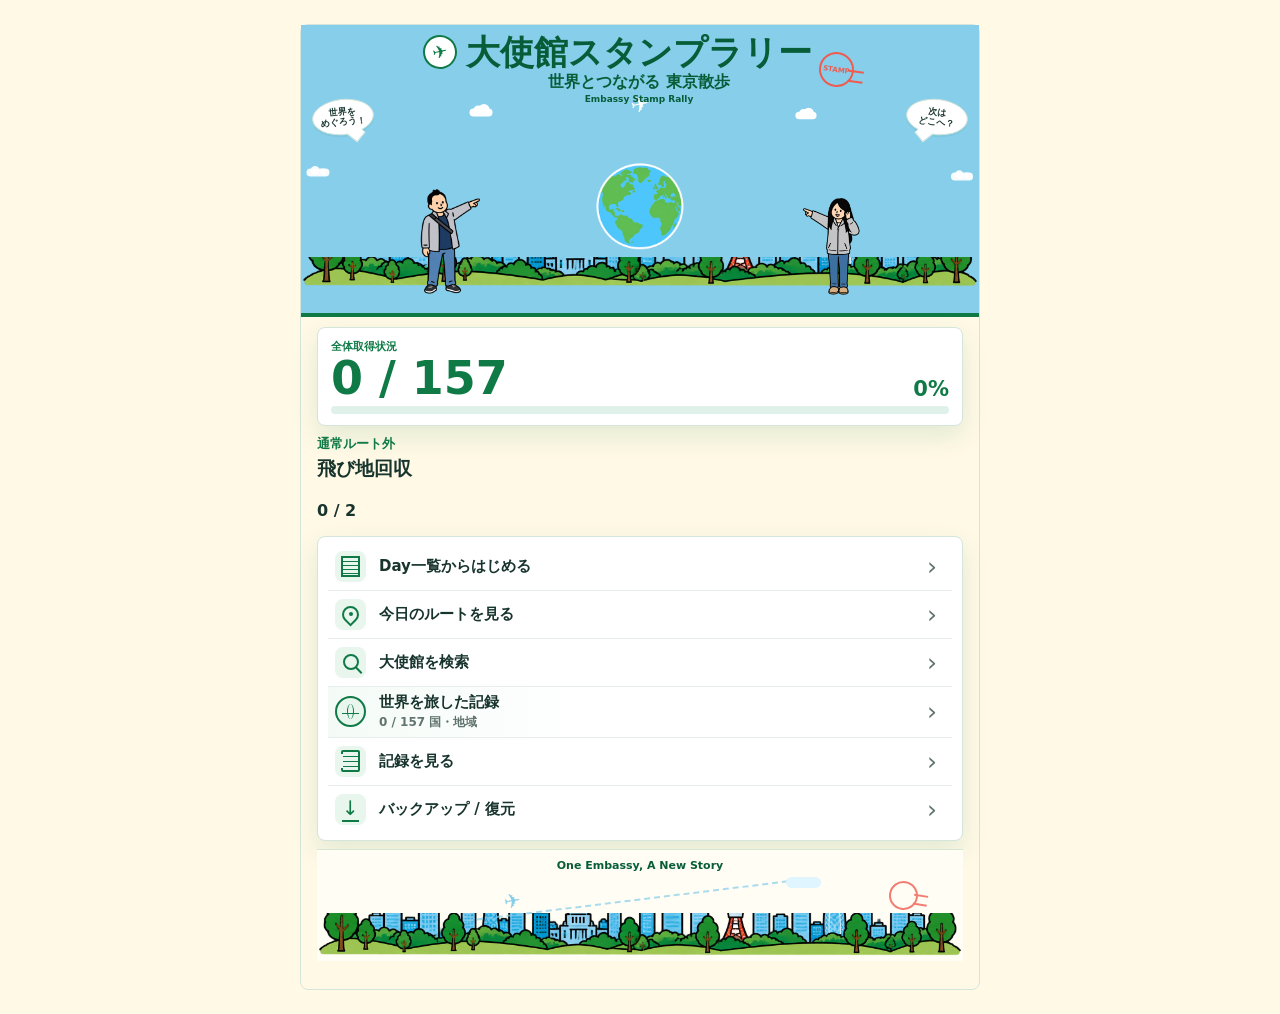
==== commit 94826731: "Add files via upload" ====
--- a/index.html
+++ b/index.html
@@ -6,7 +6,7 @@
     <meta name="apple-mobile-web-app-capable" content="yes">
     <meta name="apple-mobile-web-app-status-bar-style" content="default">
     <title>大使館スタンプラリー</title>
-    <link rel="stylesheet" href="css/style.css?v=0.8">
+    <link rel="stylesheet" href="css/style.css?v=candidate-b-prime-recovery-20261006">
   </head>
   <body>
     <div class="app-shell">
@@ -68,6 +68,20 @@
             <div class="progress-track" aria-hidden="true"><div id="homeProgressBar"></div></div>
           </section>
 
+          <section class="recovery-card" aria-labelledby="recoveryHeading">
+            <header class="recovery-card-heading">
+              <div>
+                <p class="eyebrow">通常ルート外</p>
+                <h3 id="recoveryHeading">飛び地回収</h3>
+              </div>
+              <p class="recovery-card-progress">
+                <strong id="recoveryProgress">0 / 2</strong>
+                <span id="recoveryComplete" hidden>完了 ✓</span>
+              </p>
+            </header>
+            <div class="recovery-list" id="recoveryList"></div>
+          </section>
+
           <nav class="home-menu" aria-label="メインメニュー">
             <button class="nav-button" data-screen="days" type="button">
               <span class="nav-icon icon-days" aria-hidden="true"></span>
@@ -175,9 +189,9 @@
 
         <section class="screen" id="daysScreen" aria-labelledby="daysHeading">
           <header class="section-heading">
-            <p class="eyebrow">Day1〜Day10</p>
+            <p class="eyebrow">攻略コース Day1〜Day10</p>
             <h2 id="daysHeading">Day一覧</h2>
-            <p>巡回するDayを選択してください。</p>
+            <p>攻略コースを選択してください。順不同で実施できます。</p>
           </header>
           <div class="day-list" id="dayGrid"></div>
         </section>
@@ -250,6 +264,7 @@
             <strong id="routeProgress">0 / 13</strong>
           </header>
           <button class="route-day-button" id="returnToDayButton" type="button">Day 1へ戻る</button>
+          <p class="route-plan-note" id="routePlanNote" hidden></p>
           <div class="route-terminal route-start"><span>START</span><strong id="routeStart">恵比寿駅</strong></div>
           <section class="route-section" aria-labelledby="plannedRouteHeading">
             <h3 id="plannedRouteHeading">基本ルート</h3>
@@ -344,13 +359,14 @@
     <p class="toast-message" id="toastMessage" role="status" aria-live="polite" hidden></p>
 
     <script src="js/data.js?v=0.7"></script>
-    <script src="js/day-meta.js?v=0.7"></script>
+    <script src="js/day-meta.js?v=candidate-b-prime-20261006"></script>
+    <script src="js/route-plan.js?v=candidate-b-prime-recovery-20261006"></script>
     <script src="js/guide-comments.js?v=0.7"></script>
     <script src="js/storage.js?v=0.7"></script>
     <script src="js/activity-model.js?v=0.7"></script>
     <script src="js/log-model.js?v=0.8-walk-log-hotfix"></script>
     <script src="js/backup.js?v=0.7"></script>
     <script src="js/world-map.js?v=0.8"></script>
-    <script src="js/app.js?v=0.8-walk-log-hotfix"></script>
+    <script src="js/app.js?v=candidate-b-prime-recovery-20261006"></script>
   </body>
 </html>
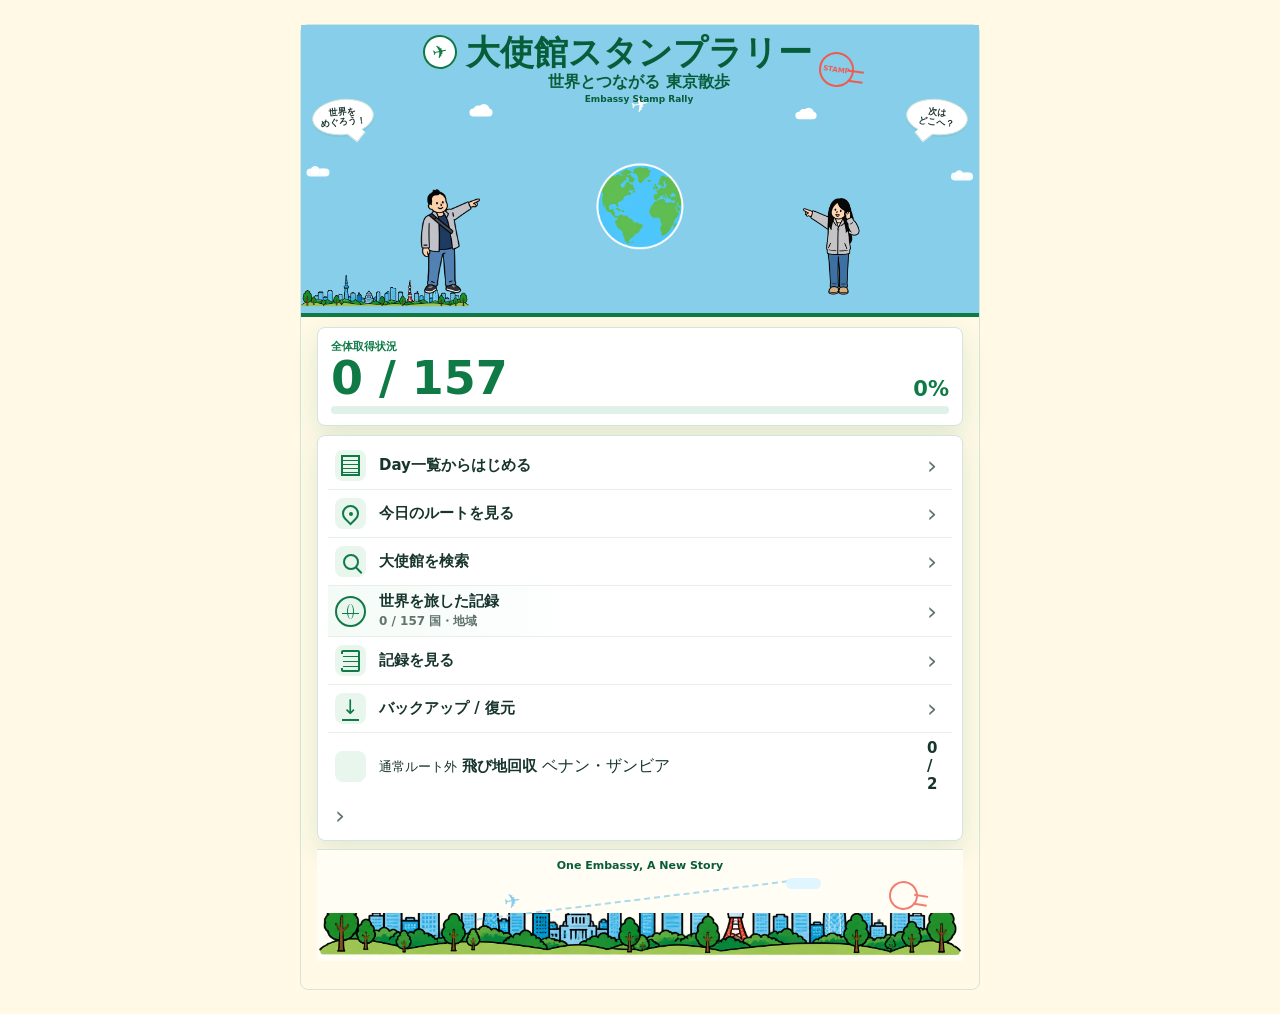
==== commit bc183de9: "Add files via upload" ====
--- a/index.html
+++ b/index.html
@@ -6,7 +6,7 @@
     <meta name="apple-mobile-web-app-capable" content="yes">
     <meta name="apple-mobile-web-app-status-bar-style" content="default">
     <title>大使館スタンプラリー</title>
-    <link rel="stylesheet" href="css/style.css?v=candidate-b-prime-recovery-20261006">
+    <link rel="stylesheet" href="css/style.css?v=candidate-b-prime-home-polish-20261006">
   </head>
   <body>
     <div class="app-shell">
@@ -56,7 +56,7 @@
                 <img class="guide-character guide-character-woman" src="assets/guide-woman-clean.png?v=0.7" alt="">
               </div>
             </div>
-            <div class="home-skyline" aria-hidden="true"></div>
+            <img class="home-skyline" src="assets/tokyo-skyline.png?v=0.7" alt="">
           </div>
 
           <section class="home-progress-card" aria-label="全体取得状況">
@@ -66,20 +66,6 @@
             </div>
             <p class="large-percent" id="homePercent">0%</p>
             <div class="progress-track" aria-hidden="true"><div id="homeProgressBar"></div></div>
-          </section>
-
-          <section class="recovery-card" aria-labelledby="recoveryHeading">
-            <header class="recovery-card-heading">
-              <div>
-                <p class="eyebrow">通常ルート外</p>
-                <h3 id="recoveryHeading">飛び地回収</h3>
-              </div>
-              <p class="recovery-card-progress">
-                <strong id="recoveryProgress">0 / 2</strong>
-                <span id="recoveryComplete" hidden>完了 ✓</span>
-              </p>
-            </header>
-            <div class="recovery-list" id="recoveryList"></div>
           </section>
 
           <nav class="home-menu" aria-label="メインメニュー">
@@ -114,6 +100,16 @@
             <button class="nav-button" data-screen="settings" type="button">
               <span class="nav-icon icon-backup" aria-hidden="true"></span>
               <strong>バックアップ / 復元</strong>
+              <span class="nav-arrow" aria-hidden="true">›</span>
+            </button>
+            <button class="nav-button recovery-menu-entry" id="recoveryMenuEntry" data-recovery-entry type="button">
+              <span class="nav-icon icon-recovery" aria-hidden="true"></span>
+              <span class="recovery-menu-copy">
+                <small>通常ルート外</small>
+                <strong>飛び地回収</strong>
+                <span>ベナン・ザンビア</span>
+              </span>
+              <strong class="recovery-menu-progress" id="recoveryProgress">0 / 2</strong>
               <span class="nav-arrow" aria-hidden="true">›</span>
             </button>
           </nav>
@@ -367,6 +363,6 @@
     <script src="js/log-model.js?v=0.8-walk-log-hotfix"></script>
     <script src="js/backup.js?v=0.7"></script>
     <script src="js/world-map.js?v=0.8"></script>
-    <script src="js/app.js?v=candidate-b-prime-recovery-20261006"></script>
+    <script src="js/app.js?v=candidate-b-prime-home-polish-20261006"></script>
   </body>
 </html>
--- a/css/style.css
+++ b/css/style.css
@@ -344,6 +344,88 @@
   line-height: 1;
 }
 
+.recovery-card {
+  margin-bottom: 9px;
+  padding: 10px 12px;
+  border: 1px solid var(--line);
+  border-radius: 8px;
+  background: var(--white);
+  box-shadow: var(--shadow);
+}
+
+.recovery-card-heading {
+  display: flex;
+  align-items: center;
+  justify-content: space-between;
+  gap: 12px;
+  margin-bottom: 8px;
+}
+
+.recovery-card-heading .eyebrow {
+  margin-bottom: 0;
+  font-size: 10px;
+}
+
+.recovery-card-heading h3,
+.recovery-card-progress {
+  margin: 0;
+}
+
+.recovery-card-heading h3 {
+  color: var(--green-dark);
+  font-size: 16px;
+}
+
+.recovery-card-progress {
+  display: flex;
+  flex: 0 0 auto;
+  align-items: center;
+  gap: 7px;
+  color: var(--green);
+  font-size: 13px;
+  font-weight: 900;
+}
+
+.recovery-card-progress strong {
+  font-size: 18px;
+}
+
+.recovery-list {
+  display: grid;
+  grid-template-columns: repeat(2, minmax(0, 1fr));
+  gap: 8px;
+}
+
+.recovery-item {
+  display: grid;
+  grid-template-columns: 22px minmax(0, 1fr);
+  align-items: center;
+  min-height: 44px;
+  padding: 7px 9px;
+  border: 1px solid var(--line);
+  border-radius: 8px;
+  background: #f8fcfa;
+  color: var(--ink);
+  text-align: left;
+}
+
+.recovery-item.acquired {
+  border-color: #a8d5bd;
+  background: #edf8f2;
+  color: var(--green-dark);
+}
+
+.recovery-mark {
+  color: var(--green);
+  font-size: 18px;
+  font-weight: 900;
+}
+
+.recovery-item strong {
+  overflow-wrap: anywhere;
+  font-size: 14px;
+}
+
 .large-percent {
   margin: 0;
   color: var(--green);
@@ -2472,6 +2554,22 @@
   font-weight: 900;
 }
 
+.route-plan-note {
+  margin: 0 0 10px;
+  padding: 9px 12px;
+  border: 1px solid #b9dfca;
+  border-radius: 8px;
+  background: #edf8f2;
+  color: var(--green-dark);
+  font-size: 13px;
+  font-weight: 900;
+  text-align: center;
+}
+
+.route-plan-note[hidden] {
+  display: none;
+}
+
 .route-goal {
   margin-top: 10px;
 }
@@ -2573,6 +2671,37 @@
   margin: 4px 0 0;
   color: var(--muted);
   font-size: 13px;
+}
+
+.search-result .search-result-address {
+  overflow-wrap: anywhere;
+  font-size: 11px;
+  line-height: 1.45;
+}
+
+.search-result-actions {
+  display: grid;
+  gap: 6px;
+  min-width: 72px;
+}
+
+.search-result-map {
+  display: grid;
+  place-items: center;
+  min-height: 44px;
+  padding: 7px 9px;
+  border: 1px solid var(--blue);
+  border-radius: 8px;
+  color: var(--blue);
+  font-size: 13px;
+  font-weight: 800;
+  text-decoration: none;
+}
+
+.search-result-map[aria-disabled="true"] {
+  border-color: var(--line);
+  color: var(--muted);
+  pointer-events: none;
 }
 
 .search-result button {
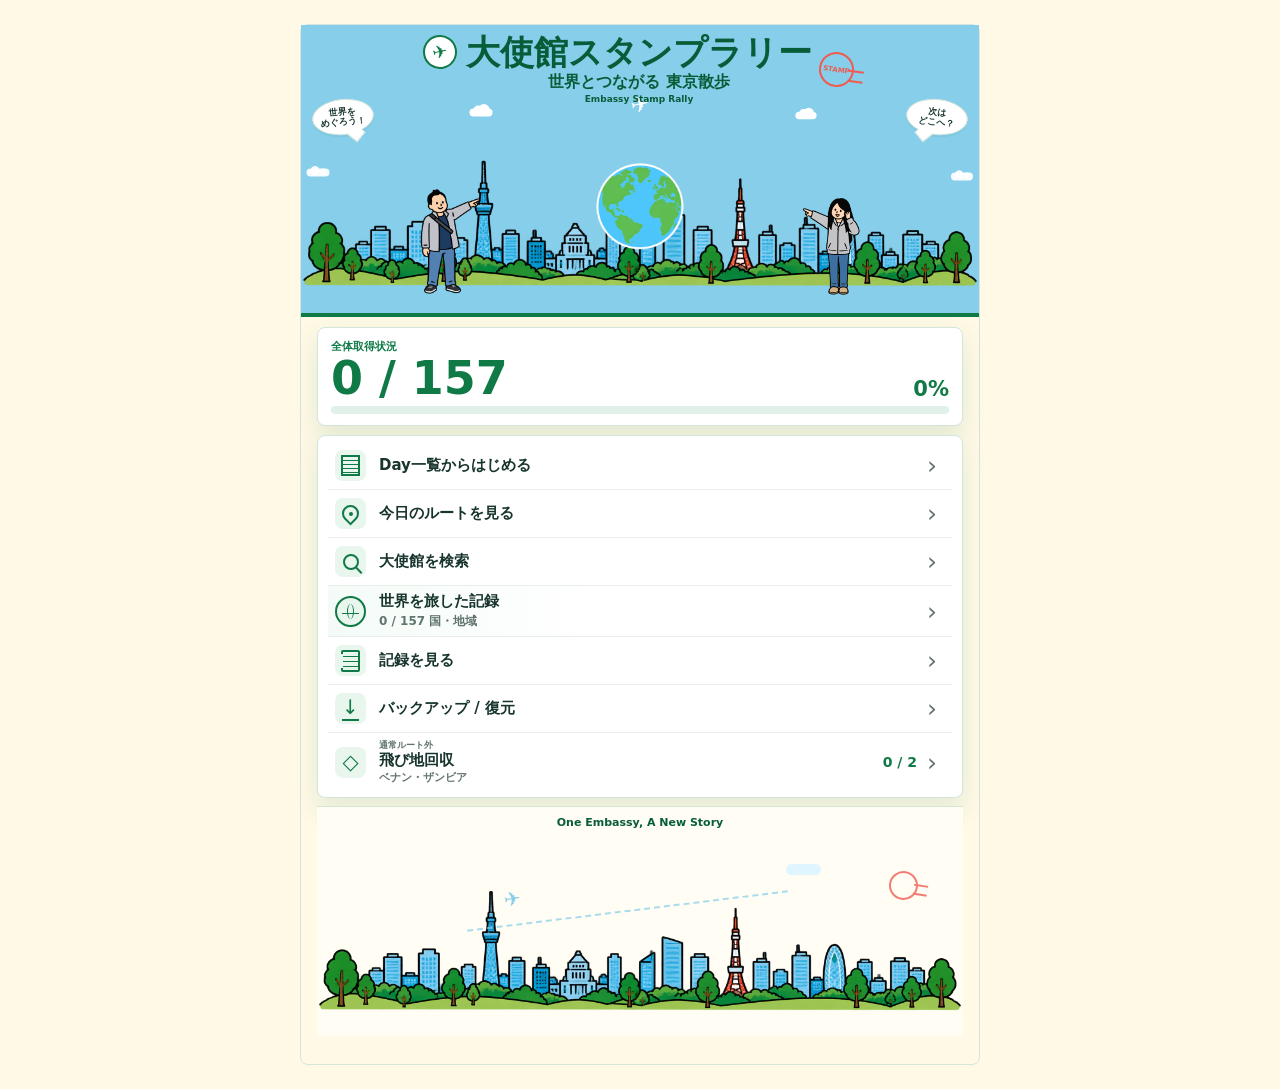
==== commit 95b92843: "Add files via upload" ====
--- a/index.html
+++ b/index.html
@@ -6,7 +6,7 @@
     <meta name="apple-mobile-web-app-capable" content="yes">
     <meta name="apple-mobile-web-app-status-bar-style" content="default">
     <title>大使館スタンプラリー</title>
-    <link rel="stylesheet" href="css/style.css?v=candidate-b-prime-home-polish-20261006">
+    <link rel="stylesheet" href="css/style.css?v=candidate-b-prime-acceptance-fix-20261008">
   </head>
   <body>
     <div class="app-shell">
@@ -190,6 +190,26 @@
             <p>攻略コースを選択してください。順不同で実施できます。</p>
           </header>
           <div class="day-list" id="dayGrid"></div>
+          <p class="day-estimate-note">徒歩時間は移動のみの目安です。</p>
+          <section class="day-plan-breakdown" aria-labelledby="dayPlanBreakdownHeading">
+            <div class="day-plan-breakdown-heading">
+              <h3 id="dayPlanBreakdownHeading">全157件の内訳</h3>
+              <strong id="dayPlanTotal">157件</strong>
+            </div>
+            <p id="dayPlanEquation">攻略コース 149件 ＋ コース外 8件 ＝ 全157件</p>
+            <div class="day-plan-breakdown-row">
+              <span>当日追加実績</span>
+              <strong id="dayAddedSummary">取得済み 0件</strong>
+            </div>
+            <div class="day-plan-breakdown-row">
+              <span>飛び地回収</span>
+              <strong id="dayRecoverySummary">0 / 2</strong>
+            </div>
+            <div class="day-plan-breakdown-row">
+              <span>要確認</span>
+              <strong id="dayUnlocatedSummary">1件：アフガニスタン</strong>
+            </div>
+          </section>
         </section>
 
         <section class="screen" id="dayScreen" aria-labelledby="dayHeading">
@@ -363,6 +383,6 @@
     <script src="js/log-model.js?v=0.8-walk-log-hotfix"></script>
     <script src="js/backup.js?v=0.7"></script>
     <script src="js/world-map.js?v=0.8"></script>
-    <script src="js/app.js?v=candidate-b-prime-home-polish-20261006"></script>
+    <script src="js/app.js?v=candidate-b-prime-acceptance-fix-20261008"></script>
   </body>
 </html>
--- a/css/style.css
+++ b/css/style.css
@@ -319,9 +319,9 @@
   bottom: 0;
   left: 0;
   z-index: 3;
-  height: 76px;
-  background: var(--green-light);
-  clip-path: polygon(0 66%, 5% 55%, 9% 66%, 9% 45%, 13% 45%, 13% 66%, 18% 54%, 22% 66%, 26% 38%, 30% 66%, 36% 52%, 41% 66%, 46% 46%, 51% 66%, 56% 56%, 61% 66%, 66% 40%, 71% 66%, 76% 50%, 81% 66%, 86% 46%, 91% 66%, 95% 54%, 100% 62%, 100% 100%, 0 100%);
+  display: block;
+  width: 100%;
+  height: auto;
 }
 
 .home-progress-card {
@@ -344,88 +344,6 @@
   line-height: 1;
 }
 
-.recovery-card {
-  margin-bottom: 9px;
-  padding: 10px 12px;
-  border: 1px solid var(--line);
-  border-radius: 8px;
-  background: var(--white);
-  box-shadow: var(--shadow);
-}
-
-.recovery-card-heading {
-  display: flex;
-  align-items: center;
-  justify-content: space-between;
-  gap: 12px;
-  margin-bottom: 8px;
-}
-
-.recovery-card-heading .eyebrow {
-  margin-bottom: 0;
-  font-size: 10px;
-}
-
-.recovery-card-heading h3,
-.recovery-card-progress {
-  margin: 0;
-}
-
-.recovery-card-heading h3 {
-  color: var(--green-dark);
-  font-size: 16px;
-}
-
-.recovery-card-progress {
-  display: flex;
-  flex: 0 0 auto;
-  align-items: center;
-  gap: 7px;
-  color: var(--green);
-  font-size: 13px;
-  font-weight: 900;
-}
-
-.recovery-card-progress strong {
-  font-size: 18px;
-}
-
-.recovery-list {
-  display: grid;
-  grid-template-columns: repeat(2, minmax(0, 1fr));
-  gap: 8px;
-}
-
-.recovery-item {
-  display: grid;
-  grid-template-columns: 22px minmax(0, 1fr);
-  align-items: center;
-  min-height: 44px;
-  padding: 7px 9px;
-  border: 1px solid var(--line);
-  border-radius: 8px;
-  background: #f8fcfa;
-  color: var(--ink);
-  text-align: left;
-}
-
-.recovery-item.acquired {
-  border-color: #a8d5bd;
-  background: #edf8f2;
-  color: var(--green-dark);
-}
-
-.recovery-mark {
-  color: var(--green);
-  font-size: 18px;
-  font-weight: 900;
-}
-
-.recovery-item strong {
-  overflow-wrap: anywhere;
-  font-size: 14px;
-}
-
 .large-percent {
   margin: 0;
   color: var(--green);
@@ -478,6 +396,37 @@
 
 .nav-button strong {
   font-size: 16px;
+}
+
+.recovery-menu-entry {
+  grid-template-columns: 36px minmax(0, 1fr) auto 20px;
+}
+
+.recovery-menu-copy {
+  display: grid;
+  min-width: 0;
+  gap: 1px;
+}
+
+.recovery-menu-copy small,
+.recovery-menu-copy span {
+  color: var(--muted);
+  font-weight: 700;
+  line-height: 1.2;
+}
+
+.recovery-menu-copy small {
+  font-size: 9px;
+}
+
+.recovery-menu-copy span {
+  font-size: 11px;
+}
+
+.recovery-menu-progress {
+  color: var(--green);
+  font-size: 14px !important;
+  white-space: nowrap;
 }
 
 .nav-icon {
@@ -510,6 +459,12 @@
 
 .icon-search {
   position: relative;
+}
+
+.icon-recovery::before {
+  content: "◇";
+  font-size: 21px;
+  line-height: 1;
 }
 
 .nav-arrow,
@@ -1317,9 +1272,7 @@
 }
 
 .home-skyline {
-  height: 56px;
-  background: url("../assets/tokyo-skyline.png?v=0.6.3-layout") center bottom / cover no-repeat;
-  clip-path: none;
+  height: auto;
 }
 
 .home-progress-card {
@@ -1356,6 +1309,11 @@
   grid-template-columns: 34px 1fr 18px;
   min-height: 48px;
   padding: 6px 7px;
+}
+
+.recovery-menu-entry {
+  grid-template-columns: 34px minmax(0, 1fr) auto 18px;
+  min-height: 58px;
 }
 
 .nav-button strong {
@@ -1936,9 +1894,9 @@
 
 .home-visual-footer {
   position: relative;
-  flex: 1 1 112px;
-  min-height: 112px;
-  height: 112px;
+  flex: none;
+  min-height: clamp(145px, 42vw, 230px);
+  height: clamp(145px, 42vw, 230px);
   margin-top: 8px;
   overflow: hidden;
   border-top: 1px solid rgba(15, 122, 70, 0.18);
@@ -1974,8 +1932,8 @@
   bottom: 0;
   left: 0;
   width: 100%;
-  height: 68px;
-  object-fit: cover;
+  height: auto;
+  object-fit: contain;
   object-position: center bottom;
 }
 
@@ -2154,10 +2112,6 @@
     right: 20%;
   }
 
-  .home-visual-footer {
-    height: 100px;
-  }
-
   .day-footer-bubble {
     min-width: 90px;
     padding: 7px 9px;
@@ -2187,7 +2141,7 @@
 }
 
 .home-footer-skyline {
-  bottom: -20px;
+  bottom: 0;
 }
 
 .home-visual-footer::before {
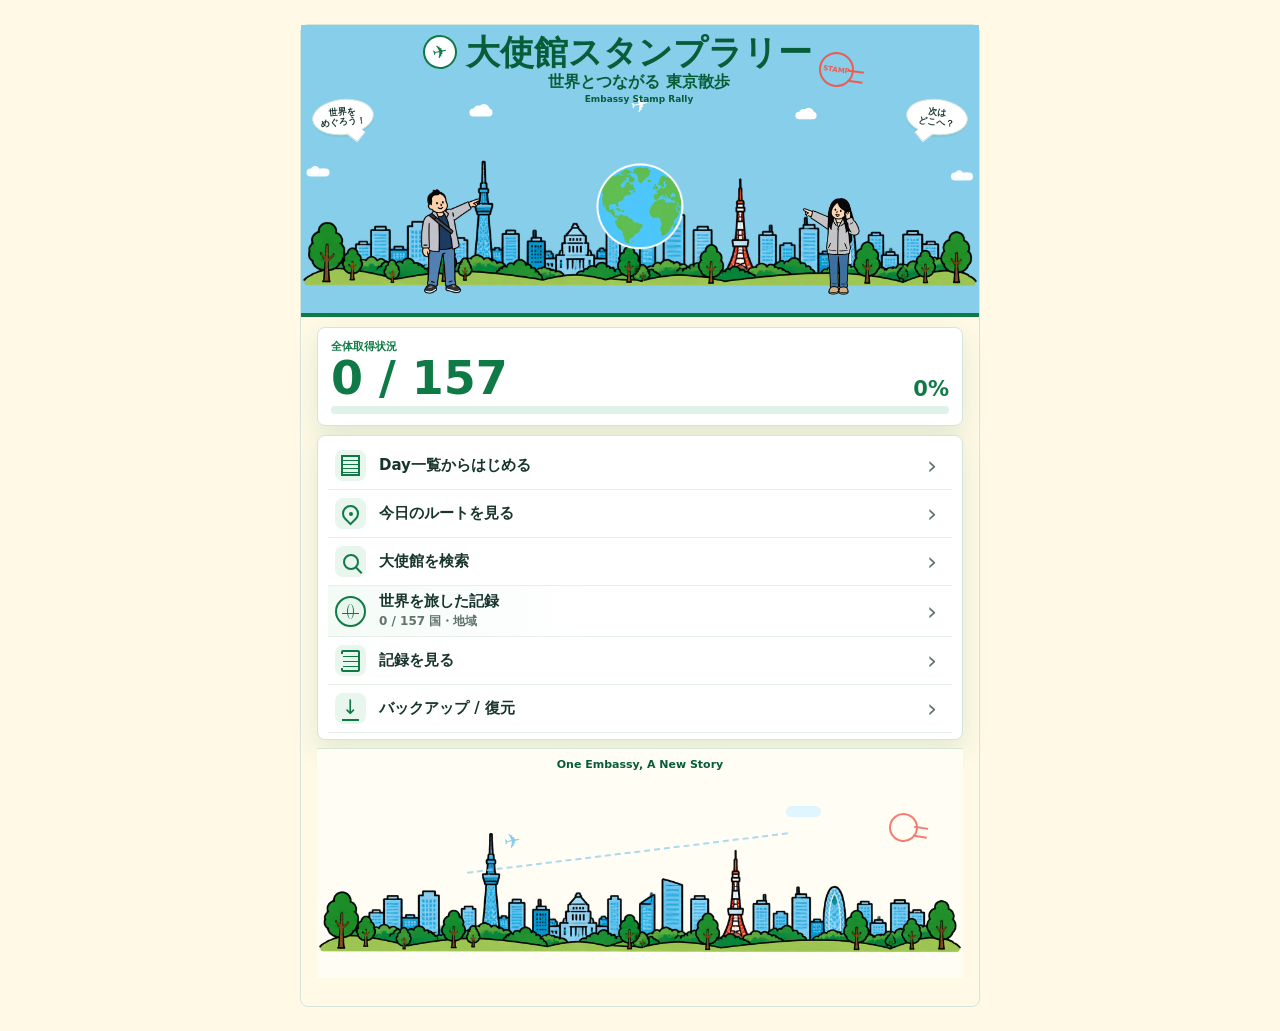
==== commit 48d7b4d8: "Implement Candidate C route plan reviewed migration" ====
--- a/index.html
+++ b/index.html
@@ -6,7 +6,7 @@
     <meta name="apple-mobile-web-app-capable" content="yes">
     <meta name="apple-mobile-web-app-status-bar-style" content="default">
     <title>大使館スタンプラリー</title>
-    <link rel="stylesheet" href="css/style.css?v=candidate-b-prime-acceptance-fix-20261008">
+    <link rel="stylesheet" href="css/style.css?v=candidate-c-20261009">
   </head>
   <body>
     <div class="app-shell">
@@ -59,6 +59,8 @@
             <img class="home-skyline" src="assets/tokyo-skyline.png?v=0.7" alt="">
           </div>
 
+          <p class="migration-notice" id="migrationNotice" role="status" hidden></p>
+
           <section class="home-progress-card" aria-label="全体取得状況">
             <div>
               <p class="eyebrow">全体取得状況</p>
@@ -102,7 +104,7 @@
               <strong>バックアップ / 復元</strong>
               <span class="nav-arrow" aria-hidden="true">›</span>
             </button>
-            <button class="nav-button recovery-menu-entry" id="recoveryMenuEntry" data-recovery-entry type="button">
+            <button class="nav-button recovery-menu-entry" id="recoveryMenuEntry" data-recovery-entry type="button" hidden>
               <span class="nav-icon icon-recovery" aria-hidden="true"></span>
               <span class="recovery-menu-copy">
                 <small>通常ルート外</small>
@@ -196,16 +198,16 @@
               <h3 id="dayPlanBreakdownHeading">全157件の内訳</h3>
               <strong id="dayPlanTotal">157件</strong>
             </div>
-            <p id="dayPlanEquation">攻略コース 149件 ＋ コース外 8件 ＝ 全157件</p>
+            <p id="dayPlanEquation">攻略コース 152件 ＋ コース外 5件 ＝ 全157件</p>
             <div class="day-plan-breakdown-row">
               <span>当日追加実績</span>
               <strong id="dayAddedSummary">取得済み 0件</strong>
             </div>
-            <div class="day-plan-breakdown-row">
+            <div class="day-plan-breakdown-row" id="dayRecoveryRow" hidden>
               <span>飛び地回収</span>
               <strong id="dayRecoverySummary">0 / 2</strong>
             </div>
-            <div class="day-plan-breakdown-row">
+            <div class="day-plan-breakdown-row" id="dayUnlocatedRow" hidden>
               <span>要確認</span>
               <strong id="dayUnlocatedSummary">1件：アフガニスタン</strong>
             </div>
@@ -281,6 +283,10 @@
           </header>
           <button class="route-day-button" id="returnToDayButton" type="button">Day 1へ戻る</button>
           <p class="route-plan-note" id="routePlanNote" hidden></p>
+          <section class="route-travel-guidance" id="routeTravelGuidance" aria-labelledby="routeTravelGuidanceHeading" hidden>
+            <h3 id="routeTravelGuidanceHeading">区間別Google Maps</h3>
+            <div id="routeTravelLinks"></div>
+          </section>
           <div class="route-terminal route-start"><span>START</span><strong id="routeStart">恵比寿駅</strong></div>
           <section class="route-section" aria-labelledby="plannedRouteHeading">
             <h3 id="plannedRouteHeading">基本ルート</h3>
@@ -375,14 +381,15 @@
     <p class="toast-message" id="toastMessage" role="status" aria-live="polite" hidden></p>
 
     <script src="js/data.js?v=0.7"></script>
-    <script src="js/day-meta.js?v=candidate-b-prime-20261006"></script>
-    <script src="js/route-plan.js?v=candidate-b-prime-recovery-20261006"></script>
+    <script src="js/day-meta.js?v=candidate-c-20261009"></script>
+    <script src="js/route-plan.js?v=candidate-c-20261009"></script>
     <script src="js/guide-comments.js?v=0.7"></script>
-    <script src="js/storage.js?v=0.7"></script>
+    <script src="js/candidate-c-migration.js?v=candidate-c-20261009"></script>
+    <script src="js/storage.js?v=candidate-c-20261009"></script>
     <script src="js/activity-model.js?v=0.7"></script>
     <script src="js/log-model.js?v=0.8-walk-log-hotfix"></script>
     <script src="js/backup.js?v=0.7"></script>
     <script src="js/world-map.js?v=0.8"></script>
-    <script src="js/app.js?v=candidate-b-prime-acceptance-fix-20261008"></script>
+    <script src="js/app.js?v=candidate-c-20261009"></script>
   </body>
 </html>
--- a/css/style.css
+++ b/css/style.css
@@ -20,6 +20,10 @@
   box-sizing: border-box;
 }
 
+[hidden] {
+  display: none !important;
+}
+
 html {
   background: var(--cream);
 }
@@ -337,6 +341,24 @@
   box-shadow: var(--shadow);
 }
 
+.migration-notice {
+  margin: 16px 20px 0;
+  padding: 12px 14px;
+  border: 1px solid #9ccfb5;
+  border-radius: 8px;
+  background: #eef9f2;
+  color: #0f5f3b;
+  font-size: 0.88rem;
+  font-weight: 700;
+  line-height: 1.6;
+}
+
+.migration-notice-blocked {
+  border-color: #d89b61;
+  background: #fff4e5;
+  color: #78451e;
+}
+
 .home-progress-card strong {
   display: block;
   color: var(--green);
@@ -537,6 +559,7 @@
 .day-copy {
   display: grid;
   gap: 2px;
+  min-width: 0;
 }
 
 .day-copy strong {
@@ -546,6 +569,77 @@
 .day-copy span {
   color: var(--muted);
   font-size: 13px;
+}
+
+.day-copy .day-added-line {
+  color: var(--green);
+  font-weight: 800;
+}
+
+.day-copy .day-course-estimate {
+  color: var(--ink);
+  font-weight: 750;
+  line-height: 1.4;
+}
+
+.day-copy .day-course-estimate-secondary {
+  color: var(--muted);
+  font-weight: 650;
+}
+
+.day-estimate-note {
+  margin: 10px 2px 0;
+  color: var(--muted);
+  font-size: 12px;
+}
+
+.day-plan-breakdown {
+  margin-top: 12px;
+  padding: 14px;
+  border: 1px solid var(--line);
+  border-radius: 8px;
+  background: var(--white);
+}
+
+.day-plan-breakdown-heading,
+.day-plan-breakdown-row {
+  display: flex;
+  align-items: baseline;
+  justify-content: space-between;
+  gap: 12px;
+}
+
+.day-plan-breakdown-heading h3 {
+  margin: 0;
+  font-size: 17px;
+}
+
+.day-plan-breakdown-heading > strong {
+  color: var(--green);
+  font-size: 17px;
+}
+
+.day-plan-breakdown > p {
+  margin: 6px 0 9px;
+  color: var(--muted);
+  font-size: 12px;
+  line-height: 1.5;
+}
+
+.day-plan-breakdown-row {
+  padding: 7px 0;
+  border-top: 1px solid #e5eee9;
+  font-size: 13px;
+}
+
+.day-plan-breakdown-row span {
+  color: var(--muted);
+}
+
+.day-plan-breakdown-row strong {
+  min-width: 0;
+  text-align: right;
+  overflow-wrap: anywhere;
 }
 
 .day-tone-2,
@@ -1411,7 +1505,7 @@
 .day-button {
   grid-template-columns: 38px 1fr 18px;
   gap: 10px;
-  min-height: 58px;
+  min-height: 64px;
   padding: 7px 12px;
 }
 
@@ -2524,6 +2618,55 @@
   display: none;
 }
 
+.route-travel-guidance {
+  margin: 12px 0 16px;
+  padding: 14px;
+  border: 1px solid #b8ddcc;
+  border-radius: 8px;
+  background: #fff;
+}
+
+.route-travel-guidance[hidden] {
+  display: none;
+}
+
+.route-travel-guidance h3 {
+  margin: 0 0 10px;
+  color: #0f5f3b;
+  font-size: 1rem;
+}
+
+#routeTravelLinks {
+  display: grid;
+  gap: 8px;
+}
+
+.route-travel-link {
+  display: flex;
+  min-height: 44px;
+  align-items: center;
+  justify-content: center;
+  padding: 9px 12px;
+  border: 2px solid #148fd1;
+  border-radius: 8px;
+  color: #087bb8;
+  font-weight: 800;
+  line-height: 1.4;
+  text-align: center;
+  text-decoration: none;
+}
+
+.route-travel-link-transit {
+  border-color: #0f7a46;
+  color: #0f6a40;
+  background: #eef9f2;
+}
+
+.route-location-note {
+  color: #9a5c16 !important;
+  font-weight: 700;
+}
+
 .route-goal {
   margin-top: 10px;
 }
@@ -2918,6 +3061,16 @@
 
   .topbar-title h1 {
     font-size: 20px;
+  }
+
+  .day-plan-breakdown-row {
+    align-items: flex-start;
+    flex-direction: column;
+    gap: 2px;
+  }
+
+  .day-plan-breakdown-row strong {
+    text-align: left;
   }
 
   .day-guide .day-footer-bubble {
